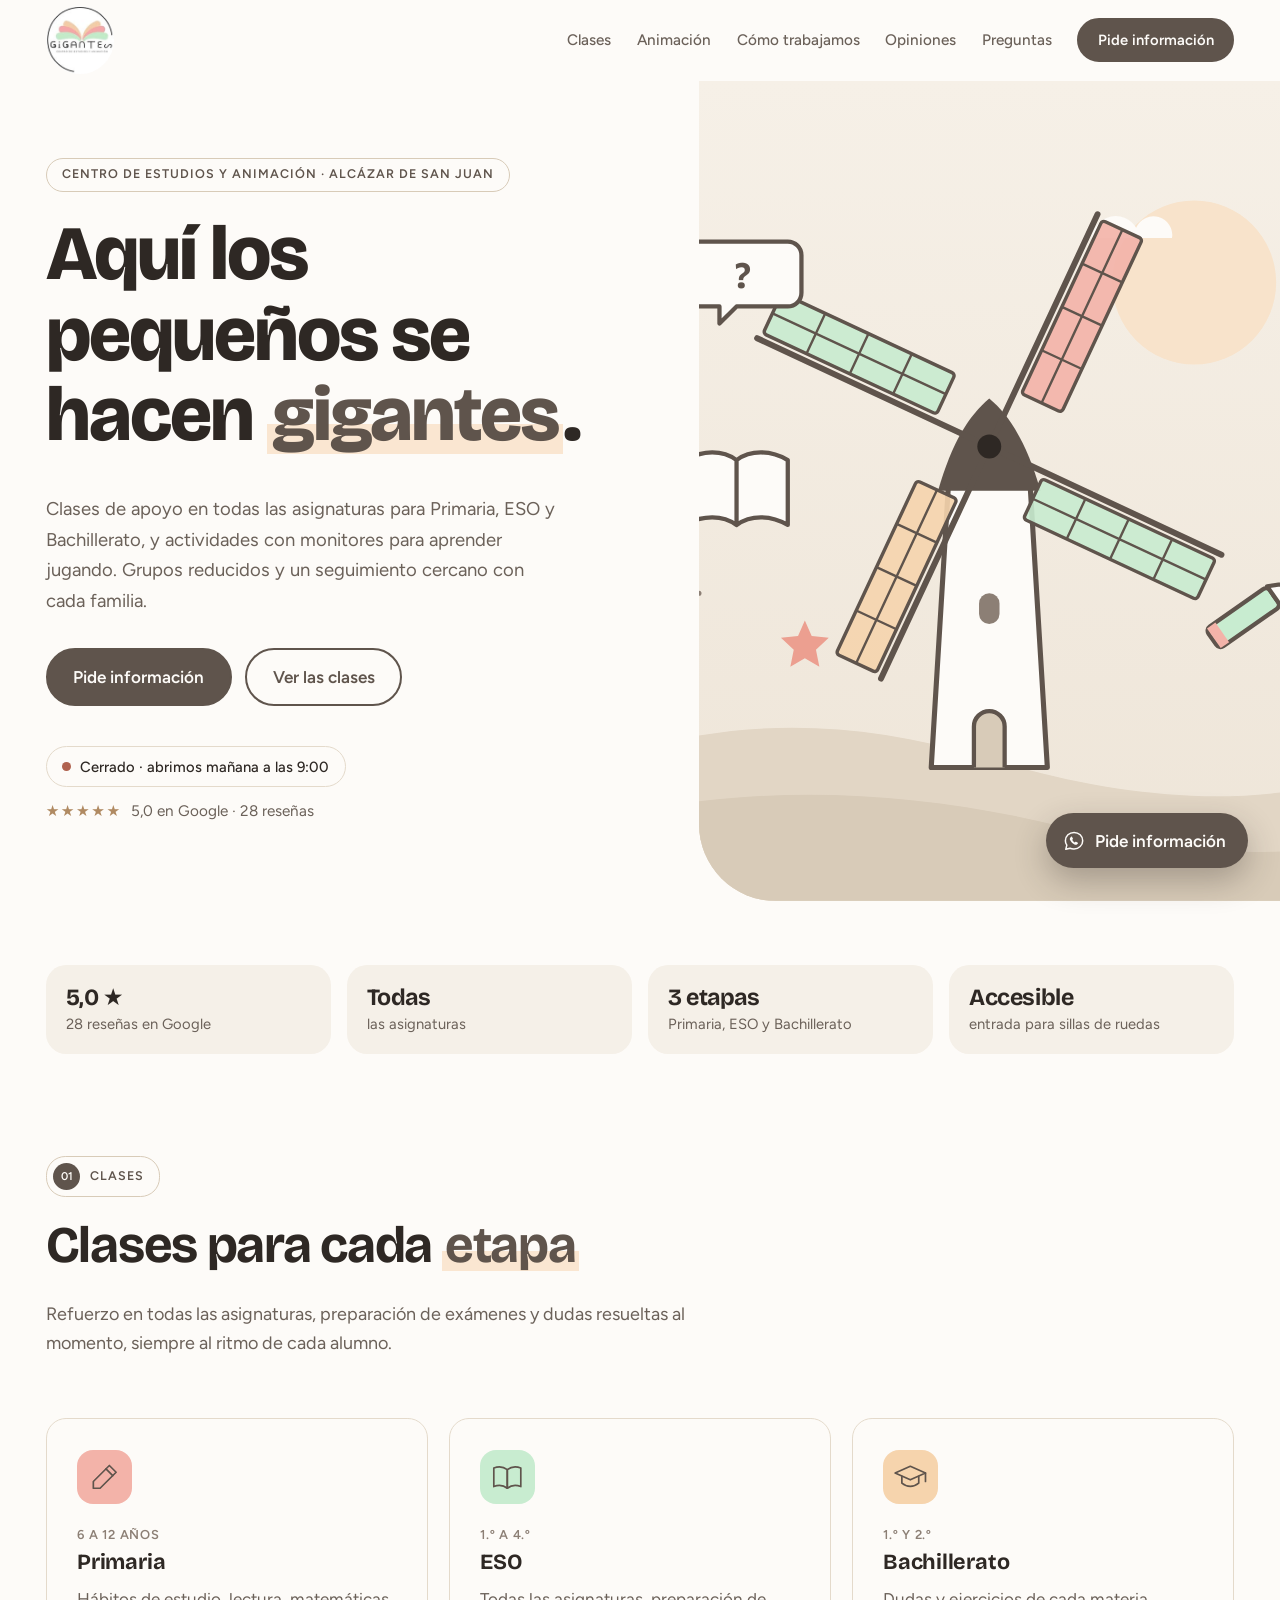
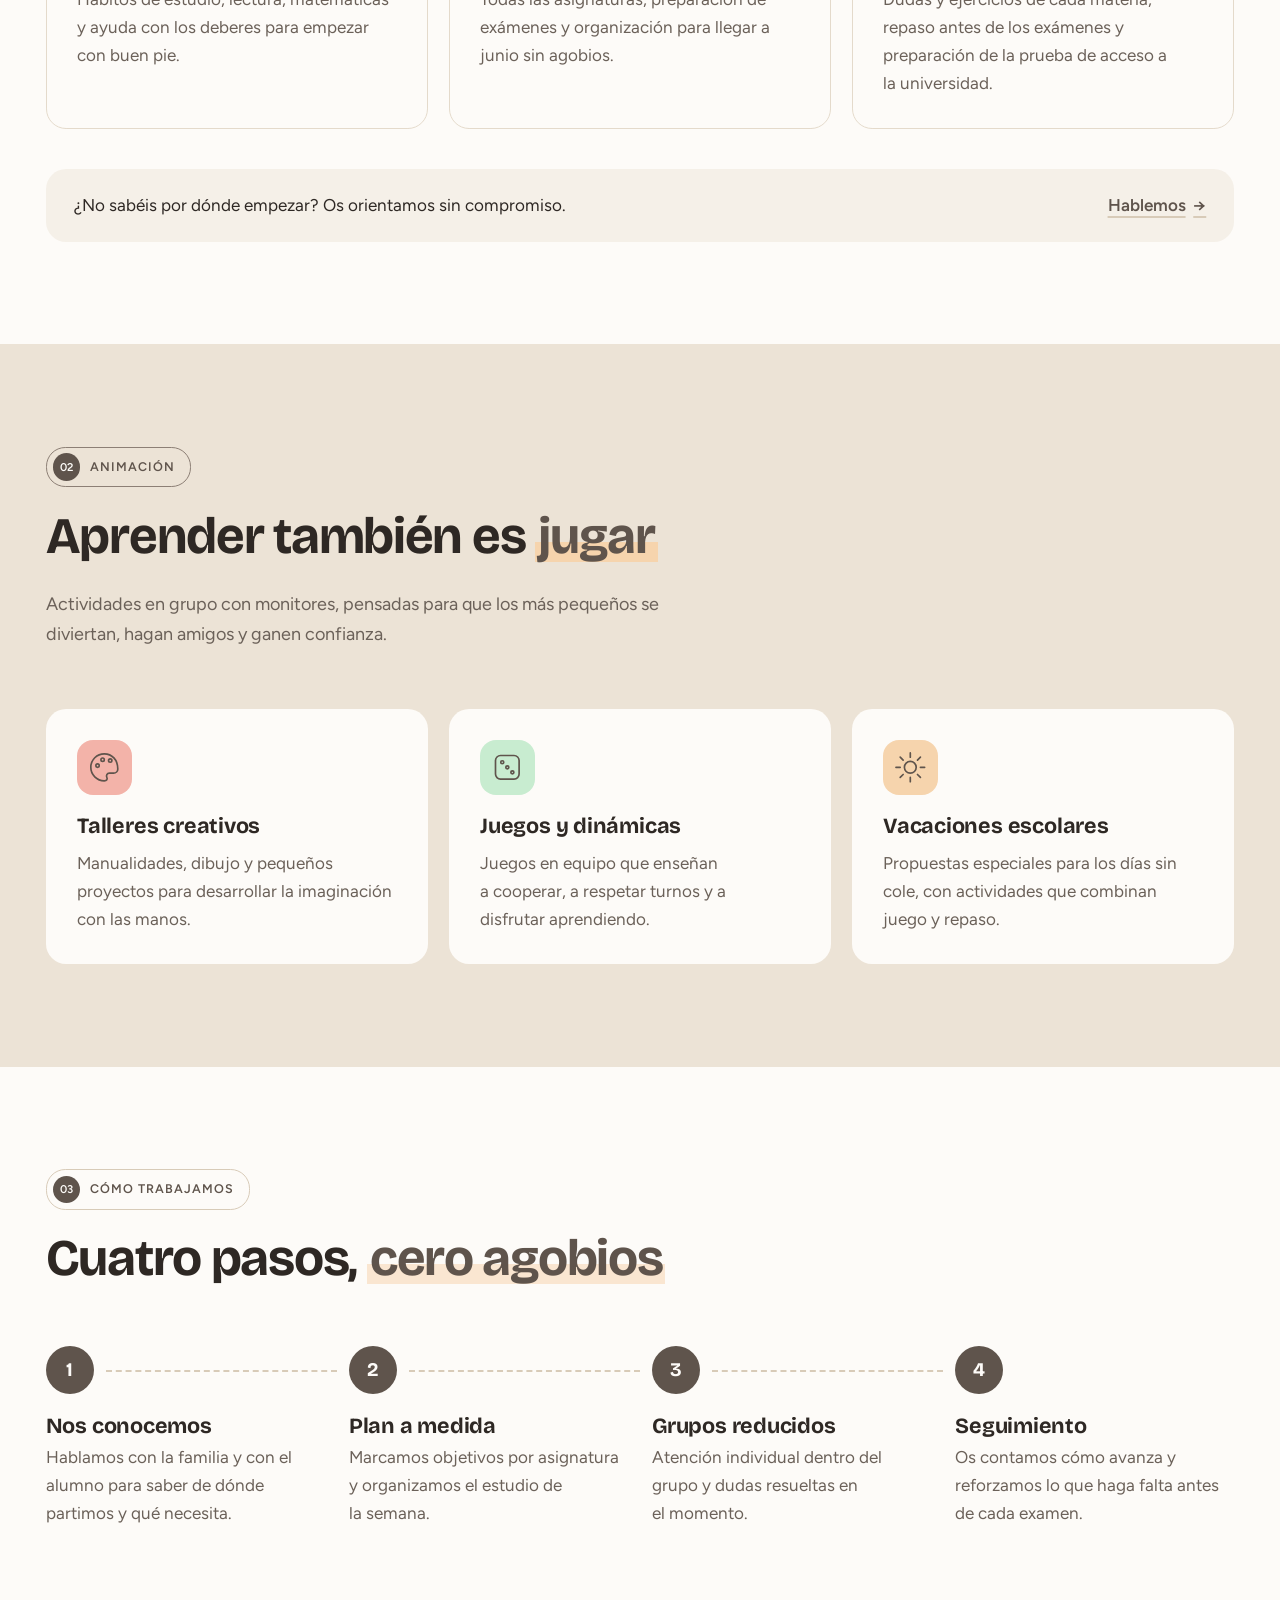
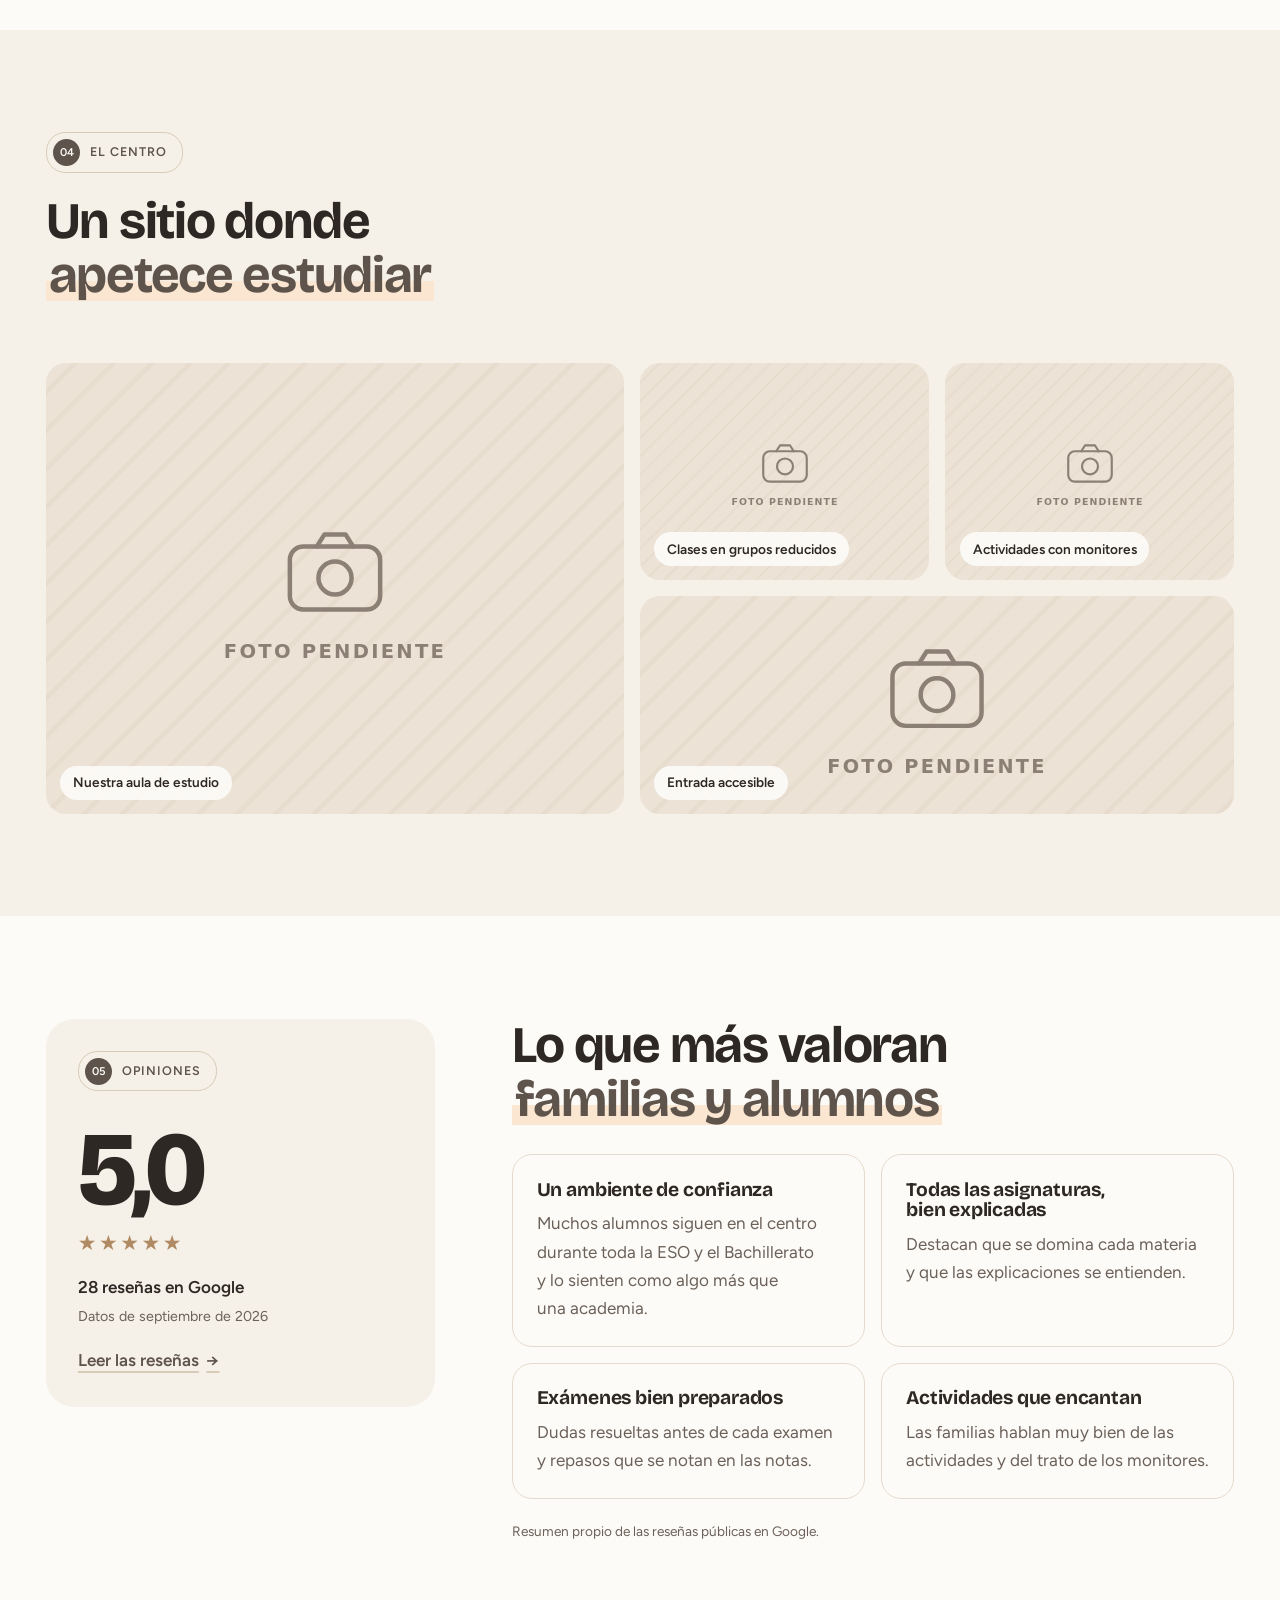
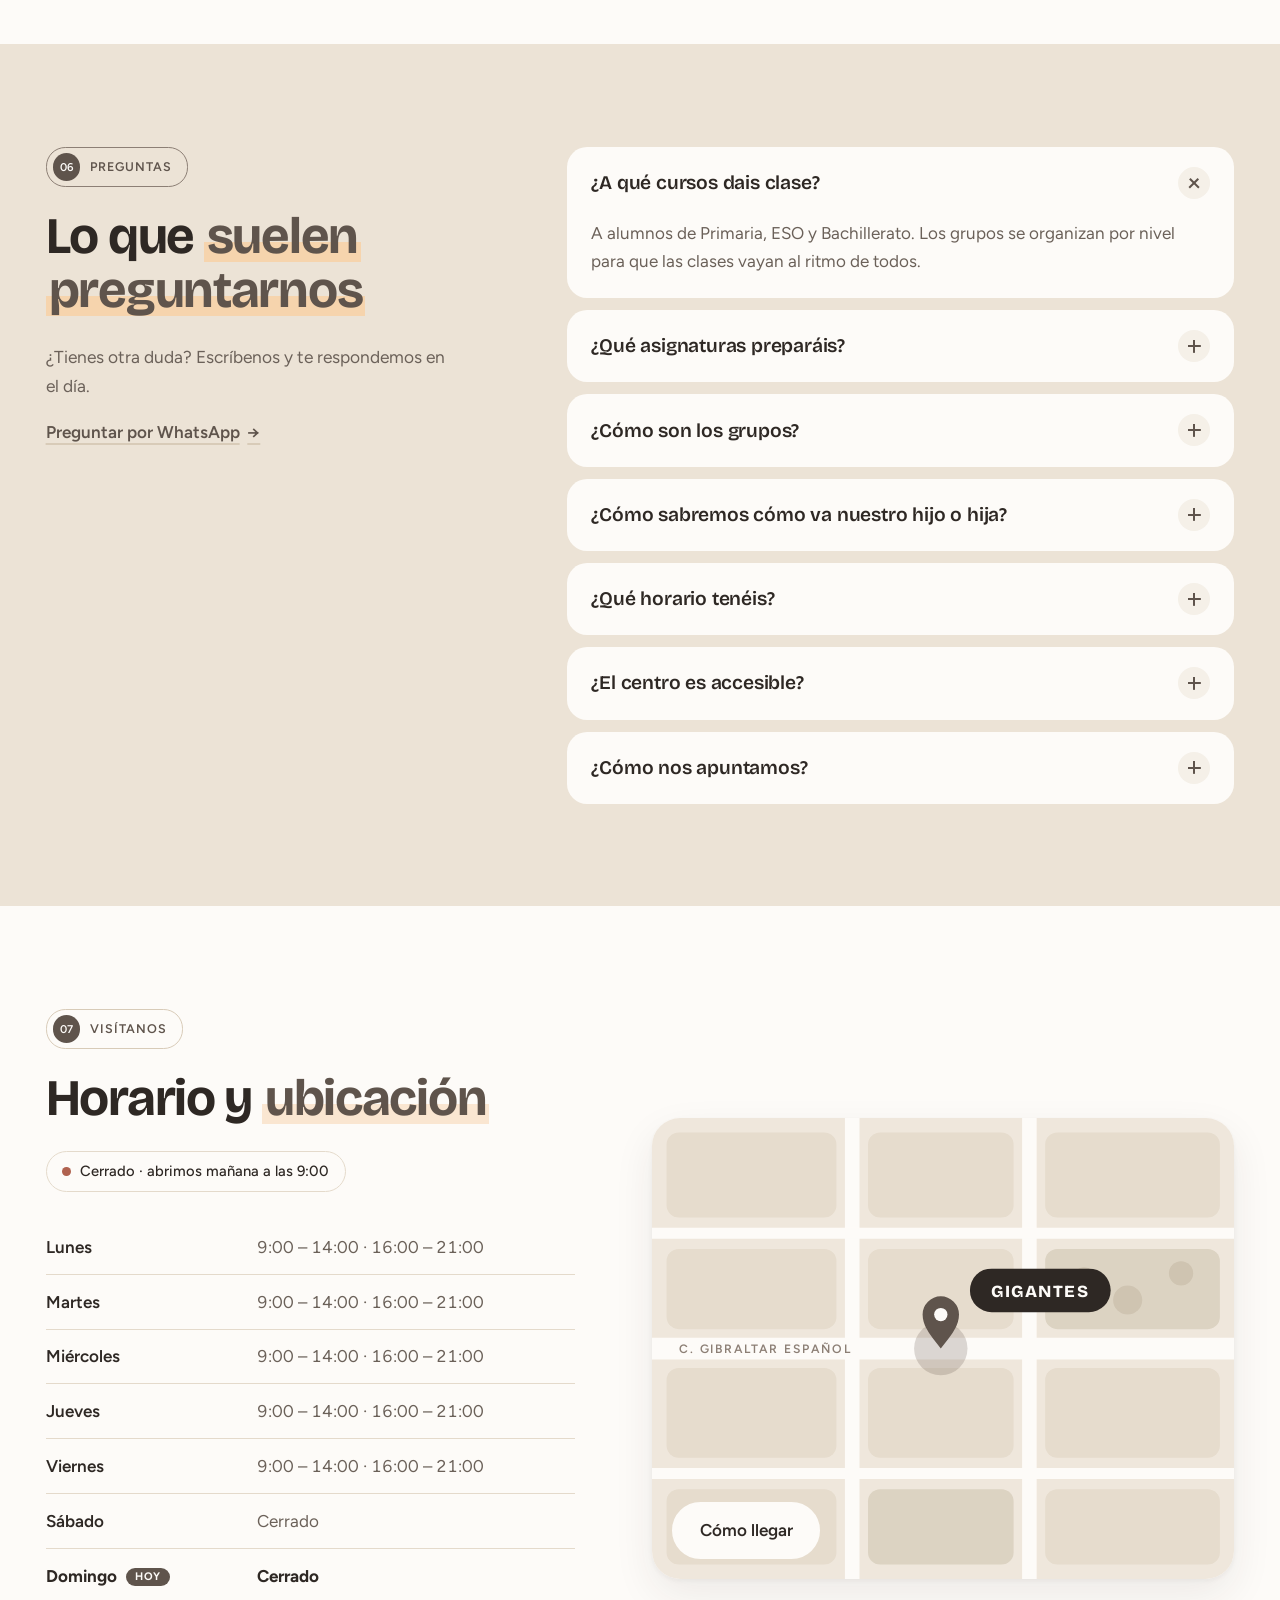
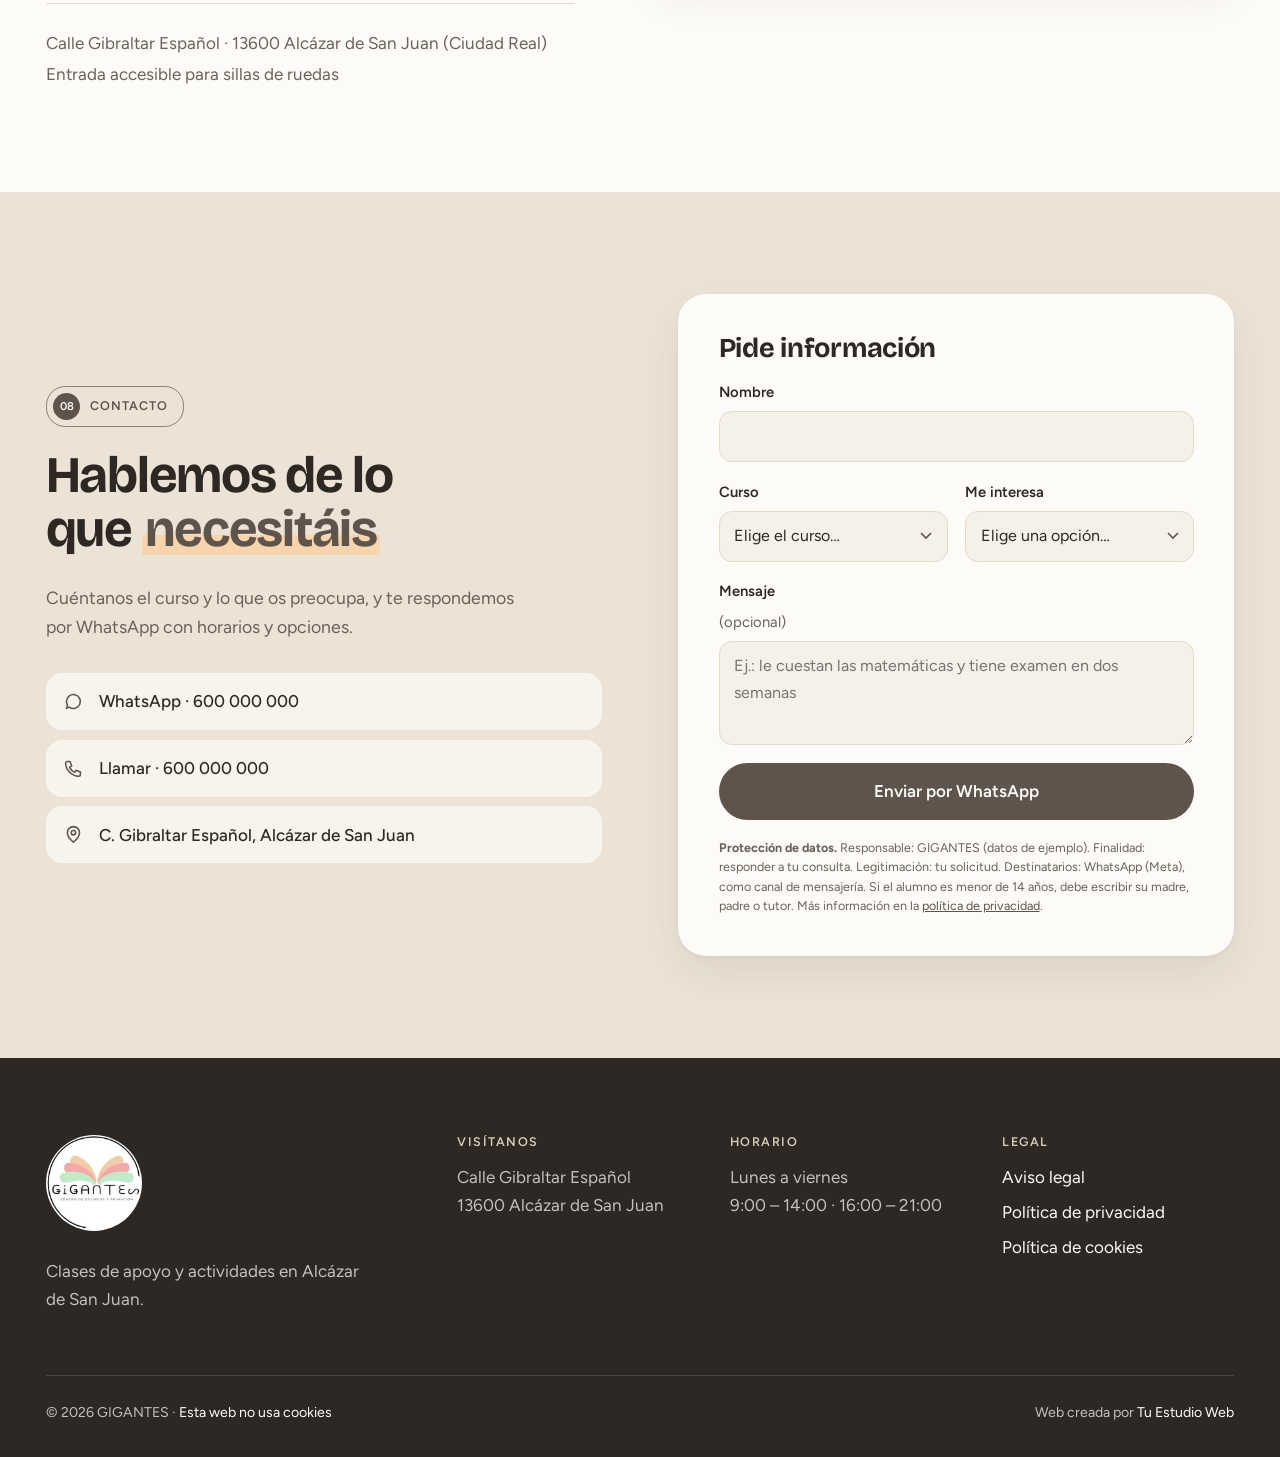
==== index.html @ 13c98d99 "Add files via upload" ====
<!doctype html>
<html lang="es">
<head>
  <meta charset="utf-8">
  <meta name="viewport" content="width=device-width, initial-scale=1">
  <title>GIGANTES · Centro de Estudios y Animación en Alcázar de San Juan</title>
  <meta name="description" content="Clases de apoyo para Primaria, ESO y Bachillerato en todas las asignaturas y actividades con monitores en Alcázar de San Juan. Grupos reducidos y seguimiento con las familias.">
  <meta name="theme-color" content="#5f544c">
  <link rel="icon" href="favicon.svg" type="image/svg+xml">

  <!--
    WEB DE PRÁCTICA: no publicar sin permiso del centro.
    Datos reales, tomados de su ficha pública de Google Maps (28/09/2026): nombre, dirección,
    horario, entrada accesible y valoración (5,0 · 28 reseñas).
    El teléfono y el WhatsApp son de ejemplo, para no escribir por error al centro mientras practicas.
    Lo marcado «a confirmar» son supuestos que habría que validar con el centro.
  -->

  <meta property="og:type" content="website">
  <meta property="og:locale" content="es_ES">
  <meta property="og:title" content="GIGANTES · Centro de Estudios y Animación">
  <meta property="og:description" content="Aquí los pequeños se hacen gigantes. Clases de apoyo y actividades en Alcázar de San Juan.">

  <link rel="preconnect" href="https://fonts.googleapis.com">
  <link rel="preconnect" href="https://fonts.gstatic.com" crossorigin>
  <link rel="stylesheet" href="https://fonts.googleapis.com/css2?family=Bricolage+Grotesque:opsz,wght@12..96,500..800&amp;family=Figtree:wght@400..700&amp;display=swap">
  <link rel="stylesheet" href="styles.css">
  <script>document.documentElement.classList.add('js');</script>
  <script src="script.js" defer></script>

  <!-- Ficha del negocio para Google (datos estructurados) -->
  <script type="application/ld+json">
  {
    "@context": "https://schema.org",
    "@type": ["LocalBusiness", "EducationalOrganization"],
    "name": "GIGANTES · Centro de Estudios y Animación",
    "description": "Clases de apoyo para Primaria, ESO y Bachillerato y actividades con monitores.",
    "telephone": "+34600000000",
    "address": {
      "@type": "PostalAddress",
      "streetAddress": "Calle Gibraltar Español",
      "postalCode": "13600",
      "addressLocality": "Alcázar de San Juan",
      "addressRegion": "Ciudad Real",
      "addressCountry": "ES"
    },
    "geo": { "@type": "GeoCoordinates", "latitude": 39.3902966, "longitude": -3.1978651 },
    "openingHoursSpecification": [
      { "@type": "OpeningHoursSpecification", "dayOfWeek": ["Monday", "Tuesday", "Wednesday", "Thursday", "Friday"], "opens": "09:00", "closes": "14:00" },
      { "@type": "OpeningHoursSpecification", "dayOfWeek": ["Monday", "Tuesday", "Wednesday", "Thursday", "Friday"], "opens": "16:00", "closes": "21:00" }
    ]
  }
  </script>
</head>
<body>
  <a class="saltar" href="#contenido">Saltar al contenido</a>

  <header class="cabecera">
    <div class="contenedor cabecera-fila">
      <a class="logo" href="#inicio">
        <img class="logo-imagen" src="img/logo-gigantes.jpg" alt="GIGANTES, Centro de Estudios y Animación" width="150" height="150">
      </a>
      <button class="menu-boton" type="button" aria-expanded="false" aria-controls="menu" aria-label="Abrir menú">
        <span></span><span></span>
      </button>
      <nav class="menu" id="menu" aria-label="Principal">
        <a href="#clases">Clases</a>
        <a href="#animacion">Animación</a>
        <a href="#metodo">Cómo trabajamos</a>
        <a href="#opiniones">Opiniones</a>
        <a href="#preguntas">Preguntas</a>
        <a class="boton boton-pequeno" href="#contacto">Pide información</a>
      </nav>
    </div>
  </header>

  <main id="contenido">

    <!-- ===== Portada: texto a la izquierda e ilustración hasta el borde derecho ===== -->
    <section class="hero" id="inicio">
      <div class="hero-texto">
        <p class="etiqueta-seccion">Centro de estudios y animación · Alcázar de San Juan</p>
        <h1>Aquí los pequeños se hacen <em>gigantes</em>.</h1>
        <p class="entradilla">Clases de apoyo en todas las asignaturas para Primaria, ESO y Bachillerato, y actividades con monitores para aprender jugando. Grupos reducidos y un seguimiento cercano con cada familia.</p>
        <div class="acciones">
          <a class="boton" href="#contacto">Pide información</a>
          <a class="boton boton-secundario" href="#clases">Ver las clases</a>
        </div>
        <div class="hero-pie">
          <p class="estado" data-estado>
            <span class="estado-punto" aria-hidden="true"></span>
            <span class="estado-texto">De lunes a viernes, mañana y tarde</span>
          </p>
          <p class="valoracion"><span aria-hidden="true">★★★★★</span> 5,0 en Google · 28 reseñas</p>
        </div>
      </div>

      <!-- Los «gigantes» de La Mancha: un molino con las aspas girando despacio -->
      <div class="hero-visual" aria-hidden="true">
        <svg class="paisaje" viewBox="0 0 480 480" preserveAspectRatio="xMidYMax slice">
          <defs>
            <g id="aspa">
              <path d="M0 0V-150" stroke="#5f544c" stroke-width="3.5" stroke-linecap="round"/>
              <rect x="4" y="-148" width="26" height="112" rx="2" fill="currentColor" fill-opacity=".9" stroke="#5f544c" stroke-width="2"/>
              <path d="M4 -120h26M4 -92h26M4 -64h26M17 -148v112" fill="none" stroke="#5f544c" stroke-width="1.4"/>
            </g>
          </defs>
          <circle cx="360" cy="118" r="48" fill="#f8e3cb"/>
          <path d="M300 92a14 14 0 0 1 26-6 11 11 0 0 1 21 6z" fill="#fdfbf8"/>
          <path d="M0 404c70-30 150-34 236-8s170 34 244 2v82H0z" fill="#e2d6c5"/>
          <path d="M206 402 216 238h48l10 164z" fill="#fdfbf8" stroke="#5f544c" stroke-width="3" stroke-linejoin="round"/>
          <path d="M231 402v-24a9 9 0 0 1 18 0v24" fill="#d8cbb8" stroke="#5f544c" stroke-width="2.5"/>
          <rect x="234" y="300" width="12" height="18" rx="6" fill="#8c7f75"/>
          <path d="M210 240c8-28 18-44 30-54 12 10 22 26 30 54z" fill="#5f544c"/>
          <g class="aspas">
            <!-- Cada aspa con un color del abanico del logo -->
            <use href="#aspa" color="#f3b3a9" transform="translate(240 214) rotate(25)"/>
            <use href="#aspa" color="#c8ecd0" transform="translate(240 214) rotate(115)"/>
            <use href="#aspa" color="#f6d4ad" transform="translate(240 214) rotate(205)"/>
            <use href="#aspa" color="#c8ecd0" transform="translate(240 214) rotate(295)"/>
          </g>
          <circle cx="240" cy="214" r="7" fill="#2e2824"/>
          <path d="M0 436c90-26 190-22 280 0s150 18 200 4v40H0z" fill="#d8cbb8"/>
          <g class="flota" transform="translate(96 112)">
            <path d="M-26-18h52a8 8 0 0 1 8 8v22a8 8 0 0 1-8 8H-4l-10 10V20h-12a8 8 0 0 1-8-8v-22a8 8 0 0 1 8-8z" fill="#fdfbf8" stroke="#5f544c" stroke-width="2.5" stroke-linejoin="round"/>
            <text y="9" text-anchor="middle" font-size="22" font-weight="700" fill="#5f544c">?</text>
          </g>
          <g class="flota flota-2" transform="translate(92 236)">
            <path d="M-30-14c10-6 22-6 30 0v38c-8-6-20-6-30 0zM0-14c8-6 20-6 30 0v38c-10-6-22-6-30 0z" fill="#fdfbf8" stroke="#5f544c" stroke-width="2.5" stroke-linejoin="round"/>
          </g>
          <g class="flota flota-3" transform="translate(392 312) rotate(-35)">
            <rect x="-26" y="-7" width="44" height="14" rx="3" fill="#c8ecd0" stroke="#5f544c" stroke-width="2.5"/>
            <path d="M18-7l14 7-14 7z" fill="#fdfbf8" stroke="#5f544c" stroke-width="2.5" stroke-linejoin="round"/>
            <path d="M-22-7v14" stroke="#f3b3a9" stroke-width="6"/>
          </g>
          <path class="flota flota-4" transform="translate(132 330)" d="M0-14l4 9 10 1-7.5 7 2 10L0 8l-8.5 5 2-10-7.5-7 10-1z" fill="#ec9f90"/>
          <path class="flota flota-2" d="M60 290v20M50 300h20" stroke="#8c7f75" stroke-width="3" stroke-linecap="round"/>
        </svg>
      </div>
    </section>

    <!-- Datos rápidos -->
    <ul class="contenedor datos" aria-label="GIGANTES en cifras">
      <li><strong>5,0 ★</strong> 28 reseñas en Google</li>
      <li><strong>Todas</strong> las asignaturas</li>
      <li><strong>3 etapas</strong> Primaria, ESO y Bachillerato</li>
      <li><strong>Accesible</strong> entrada para sillas de ruedas</li>
    </ul>

    <!-- ===== 01 · Clases ===== -->
    <section class="seccion" id="clases">
      <div class="contenedor">
        <header class="seccion-cabecera revelar">
          <p class="etiqueta-seccion"><span class="numero">01</span> Clases</p>
          <h2>Clases para cada <em>etapa</em></h2>
          <p>Refuerzo en todas las asignaturas, preparación de exámenes y dudas resueltas al momento, siempre al ritmo de cada alumno.</p>
        </header>
        <ul class="tarjetas">
          <!-- Primaria: a confirmar con el centro -->
          <li class="tarjeta revelar">
            <svg class="tarjeta-icono" viewBox="0 0 40 40" aria-hidden="true"><path d="M26 6l8 8-19 19H7v-8z"/><path d="M22 10l8 8"/></svg>
            <p class="tarjeta-etiqueta">6 a 12 años</p>
            <h3>Primaria</h3>
            <p>Hábitos de estudio, lectura, matemáticas y ayuda con los deberes para empezar con buen pie.</p>
          </li>
          <li class="tarjeta revelar">
            <svg class="tarjeta-icono" viewBox="0 0 40 40" aria-hidden="true"><path d="M4 9c5-2 11-2 16 2v22c-5-4-11-4-16-2z"/><path d="M36 9c-5-2-11-2-16 2v22c5-4 11-4 16-2z"/></svg>
            <p class="tarjeta-etiqueta">1.º a 4.º</p>
            <h3>ESO</h3>
            <p>Todas las asignaturas, preparación de exámenes y organización para llegar a junio sin agobios.</p>
          </li>
          <li class="tarjeta revelar">
            <svg class="tarjeta-icono" viewBox="0 0 40 40" aria-hidden="true"><path d="M2 15l18-8 18 8-18 8z"/><path d="M10 19v8c6 5 14 5 20 0v-8"/><path d="M38 15v10"/></svg>
            <p class="tarjeta-etiqueta">1.º y 2.º</p>
            <h3>Bachillerato</h3>
            <p>Dudas y ejercicios de cada materia, repaso antes de los exámenes y preparación de la prueba de acceso a la universidad.</p>
          </li>
        </ul>
        <p class="nota-seccion revelar">¿No sabéis por dónde empezar? Os orientamos sin compromiso. <a class="enlace-flecha" href="#contacto">Hablemos</a></p>
      </div>
    </section>

    <!-- ===== 02 · Animación (actividades a confirmar con el centro) ===== -->
    <section class="seccion seccion-beige" id="animacion">
      <div class="contenedor">
        <header class="seccion-cabecera revelar">
          <p class="etiqueta-seccion"><span class="numero">02</span> Animación</p>
          <h2>Aprender también es <em>jugar</em></h2>
          <p>Actividades en grupo con monitores, pensadas para que los más pequeños se diviertan, hagan amigos y ganen confianza.</p>
        </header>
        <ul class="tarjetas">
          <li class="tarjeta revelar">
            <svg class="tarjeta-icono" viewBox="0 0 40 40" aria-hidden="true"><path d="M20 4a16 16 0 1 0 0 32c3 0 4-2 3-4s0-5 3-5h5a5 5 0 0 0 5-5C36 11 29 4 20 4z"/><circle cx="12" cy="18" r="2"/><circle cx="18" cy="11" r="2"/><circle cx="27" cy="12" r="2"/></svg>
            <h3>Talleres creativos</h3>
            <p>Manualidades, dibujo y pequeños proyectos para desarrollar la imaginación con las manos.</p>
          </li>
          <li class="tarjeta revelar">
            <svg class="tarjeta-icono" viewBox="0 0 40 40" aria-hidden="true"><rect x="6" y="6" width="28" height="28" rx="6"/><circle cx="14" cy="14" r="1.8"/><circle cx="20" cy="20" r="1.8"/><circle cx="26" cy="26" r="1.8"/></svg>
            <h3>Juegos y dinámicas</h3>
            <p>Juegos en equipo que enseñan a cooperar, a respetar turnos y a disfrutar aprendiendo.</p>
          </li>
          <li class="tarjeta revelar">
            <svg class="tarjeta-icono" viewBox="0 0 40 40" aria-hidden="true"><circle cx="20" cy="20" r="7"/><path d="M20 3v5M20 32v5M3 20h5M32 20h5M8 8l3.5 3.5M28.5 28.5 32 32M8 32l3.5-3.5M28.5 11.5 32 8"/></svg>
            <h3>Vacaciones escolares</h3>
            <p>Propuestas especiales para los días sin cole, con actividades que combinan juego y repaso.</p>
          </li>
        </ul>
      </div>
    </section>

    <!-- ===== 03 · Cómo trabajamos ===== -->
    <section class="seccion" id="metodo">
      <div class="contenedor">
        <header class="seccion-cabecera revelar">
          <p class="etiqueta-seccion"><span class="numero">03</span> Cómo trabajamos</p>
          <h2>Cuatro pasos, <em>cero agobios</em></h2>
        </header>
        <ol class="pasos">
          <li class="revelar"><h3>Nos conocemos</h3><p>Hablamos con la familia y con el alumno para saber de dónde partimos y qué necesita.</p></li>
          <li class="revelar"><h3>Plan a medida</h3><p>Marcamos objetivos por asignatura y organizamos el estudio de la semana.</p></li>
          <li class="revelar"><h3>Grupos reducidos</h3><p>Atención individual dentro del grupo y dudas resueltas en el momento.</p></li>
          <li class="revelar"><h3>Seguimiento</h3><p>Os contamos cómo avanza y reforzamos lo que haga falta antes de cada examen.</p></li>
        </ol>
      </div>
    </section>

    <!-- ===== 04 · El centro por dentro (sustituir por fotos reales del centro, con su permiso) ===== -->
    <section class="seccion seccion-hueso" id="centro">
      <div class="contenedor">
        <header class="seccion-cabecera revelar">
          <p class="etiqueta-seccion"><span class="numero">04</span> El centro</p>
          <h2>Un sitio donde <em>apetece estudiar</em></h2>
        </header>
        <div class="galeria revelar">
          <figure><img src="img/foto-pendiente.svg" alt="" width="400" height="300"><figcaption>Nuestra aula de estudio</figcaption></figure>
          <figure><img src="img/foto-pendiente.svg" alt="" width="400" height="300"><figcaption>Clases en grupos reducidos</figcaption></figure>
          <figure><img src="img/foto-pendiente.svg" alt="" width="400" height="300"><figcaption>Actividades con monitores</figcaption></figure>
          <figure><img src="img/foto-pendiente.svg" alt="" width="400" height="300"><figcaption>Entrada accesible</figcaption></figure>
        </div>
      </div>
    </section>

    <!-- ===== 05 · Opiniones: resumen propio de las reseñas públicas (sin copiarlas ni usar nombres) ===== -->
    <section class="seccion" id="opiniones">
      <div class="contenedor opiniones">
        <div class="nota-google revelar">
          <p class="etiqueta-seccion"><span class="numero">05</span> Opiniones</p>
          <p class="nota-cifra">5,0</p>
          <p class="estrellas"><span aria-hidden="true">★★★★★</span><span class="sr">5 de 5 estrellas</span></p>
          <p class="nota-texto">28 reseñas en Google<br><small>Datos de septiembre de 2026</small></p>
          <a class="enlace-flecha" href="https://www.google.com/maps/search/?api=1&amp;query=GIGANTES%20Centro%20de%20Estudios%20y%20Animaci%C3%B3n%20Alc%C3%A1zar%20de%20San%20Juan" target="_blank" rel="noopener">Leer las reseñas</a>
        </div>
        <div class="temas">
          <h2 class="revelar">Lo que más valoran <em>familias y alumnos</em></h2>
          <ul class="temas-lista">
            <li class="revelar"><h3>Un ambiente de confianza</h3><p>Muchos alumnos siguen en el centro durante toda la ESO y el Bachillerato y lo sienten como algo más que una academia.</p></li>
            <li class="revelar"><h3>Todas las asignaturas, bien explicadas</h3><p>Destacan que se domina cada materia y que las explicaciones se entienden.</p></li>
            <li class="revelar"><h3>Exámenes bien preparados</h3><p>Dudas resueltas antes de cada examen y repasos que se notan en las notas.</p></li>
            <li class="revelar"><h3>Actividades que encantan</h3><p>Las familias hablan muy bien de las actividades y del trato de los monitores.</p></li>
          </ul>
          <p class="temas-fuente revelar">Resumen propio de las reseñas públicas en Google.</p>
        </div>
      </div>
    </section>

    <!-- ===== 06 · Preguntas frecuentes (respuestas a confirmar con el centro) ===== -->
    <section class="seccion seccion-beige" id="preguntas">
      <div class="contenedor faq">
        <div class="faq-intro revelar">
          <p class="etiqueta-seccion"><span class="numero">06</span> Preguntas</p>
          <h2>Lo que <em>suelen preguntarnos</em></h2>
          <p>¿Tienes otra duda? Escríbenos y te respondemos en el día.</p>
          <a class="enlace-flecha" href="https://wa.me/34600000000" target="_blank" rel="noopener">Preguntar por WhatsApp</a>
        </div>
        <div class="faq-lista revelar">
          <details name="faq" open>
            <summary>¿A qué cursos dais clase?</summary>
            <div class="faq-respuesta"><p>A alumnos de Primaria, ESO y Bachillerato. Los grupos se organizan por nivel para que las clases vayan al ritmo de todos.</p></div>
          </details>
          <details name="faq">
            <summary>¿Qué asignaturas preparáis?</summary>
            <div class="faq-respuesta"><p>Todas las del curso: matemáticas, lengua, inglés, física y química, historia… Si necesitas reforzar una en concreto, te contamos cómo la trabajamos.</p></div>
          </details>
          <details name="faq">
            <summary>¿Cómo son los grupos?</summary>
            <div class="faq-respuesta"><p>Reducidos, para que cada alumno tenga atención individual y pueda preguntar sus dudas con confianza.</p></div>
          </details>
          <details name="faq">
            <summary>¿Cómo sabremos cómo va nuestro hijo o hija?</summary>
            <div class="faq-respuesta"><p>Mantenemos el contacto con las familias y, antes de cada evaluación, os contamos cómo va y qué conviene reforzar.</p></div>
          </details>
          <details name="faq">
            <summary>¿Qué horario tenéis?</summary>
            <div class="faq-respuesta"><p>De lunes a viernes, de 9:00 a 14:00 y de 16:00 a 21:00. Los fines de semana el centro está cerrado.</p></div>
          </details>
          <details name="faq">
            <summary>¿El centro es accesible?</summary>
            <div class="faq-respuesta"><p>Sí, la entrada es accesible para personas en silla de ruedas.</p></div>
          </details>
          <details name="faq">
            <summary>¿Cómo nos apuntamos?</summary>
            <div class="faq-respuesta"><p>Escríbenos por WhatsApp o llámanos, y quedamos para conoceros y ver qué necesitáis.</p></div>
          </details>
        </div>
      </div>
    </section>

    <!-- ===== 07 · Horario y ubicación (datos reales de su ficha de Google) ===== -->
    <section class="seccion" id="horario">
      <div class="contenedor horario-rejilla">
        <div class="revelar">
          <p class="etiqueta-seccion"><span class="numero">07</span> Visítanos</p>
          <h2>Horario y <em>ubicación</em></h2>
          <p class="estado" data-estado>
            <span class="estado-punto" aria-hidden="true"></span>
            <span class="estado-texto">De lunes a viernes, mañana y tarde</span>
          </p>
          <!-- data-horas lo usa el aviso de «Abierto ahora». Si cambia, actualiza también la ficha para Google del <head>. -->
          <table class="horario" data-zona-horaria="Europe/Madrid">
            <caption class="sr">Horario de apertura</caption>
            <tbody>
              <tr data-dia="1" data-horas="09:00-14:00,16:00-21:00"><th scope="row">Lunes</th><td><span>9:00 – 14:00</span> · <span>16:00 – 21:00</span></td></tr>
              <tr data-dia="2" data-horas="09:00-14:00,16:00-21:00"><th scope="row">Martes</th><td><span>9:00 – 14:00</span> · <span>16:00 – 21:00</span></td></tr>
              <tr data-dia="3" data-horas="09:00-14:00,16:00-21:00"><th scope="row">Miércoles</th><td><span>9:00 – 14:00</span> · <span>16:00 – 21:00</span></td></tr>
              <tr data-dia="4" data-horas="09:00-14:00,16:00-21:00"><th scope="row">Jueves</th><td><span>9:00 – 14:00</span> · <span>16:00 – 21:00</span></td></tr>
              <tr data-dia="5" data-horas="09:00-14:00,16:00-21:00"><th scope="row">Viernes</th><td><span>9:00 – 14:00</span> · <span>16:00 – 21:00</span></td></tr>
              <tr data-dia="6" data-horas=""><th scope="row">Sábado</th><td>Cerrado</td></tr>
              <tr data-dia="0" data-horas=""><th scope="row">Domingo</th><td>Cerrado</td></tr>
            </tbody>
          </table>
          <address>
            Calle Gibraltar Español · 13600 Alcázar de San Juan (Ciudad Real)<br>
            Entrada accesible para sillas de ruedas
          </address>
        </div>

        <div class="mapa revelar">
          <svg class="mapa-plano" viewBox="0 0 480 380" role="img" aria-label="Plano ilustrativo: GIGANTES está en la calle Gibraltar Español">
            <rect width="480" height="380" fill="#efe7dc"/>
            <g fill="#e6dccd">
              <rect x="12" y="12" width="140" height="70" rx="10"/>
              <rect x="178" y="12" width="120" height="70" rx="10"/>
              <rect x="324" y="12" width="144" height="70" rx="10"/>
              <rect x="12" y="108" width="140" height="66" rx="10"/>
              <rect x="178" y="108" width="120" height="66" rx="10"/>
              <rect x="12" y="206" width="140" height="74" rx="10"/>
              <rect x="178" y="206" width="120" height="74" rx="10"/>
              <rect x="324" y="206" width="144" height="74" rx="10"/>
              <rect x="12" y="306" width="140" height="62" rx="10"/>
              <rect x="324" y="306" width="144" height="62" rx="10"/>
            </g>
            <rect x="324" y="108" width="144" height="66" rx="10" fill="#dcd3c2"/>
            <g fill="#cfc4b1"><circle cx="356" cy="132" r="9"/><circle cx="392" cy="150" r="12"/><circle cx="436" cy="128" r="10"/></g>
            <rect x="178" y="306" width="120" height="62" rx="10" fill="#dcd3c2"/>
            <g fill="none" stroke="#fdfbf8" stroke-linecap="round">
              <path d="M-10 190H490" stroke-width="18"/>
              <path d="M165-10V390" stroke-width="12"/>
              <path d="M311-10V390" stroke-width="12"/>
              <path d="M-10 95H490" stroke-width="9"/>
              <path d="M-10 293H490" stroke-width="9"/>
            </g>
            <text x="22" y="194" fill="#8c7f75" font-size="10" font-weight="600" letter-spacing="1.6" font-family="Figtree, sans-serif">C. GIBRALTAR ESPAÑOL</text>
            <g transform="translate(238 190)">
              <circle class="pulso" r="22" fill="#5f544c" opacity=".22"/>
              <path d="M0 0c-6-8-15-17-15-28a15 15 0 0 1 30 0C15-17 6-8 0 0z" fill="#5f544c"/>
              <circle cy="-28" r="5.5" fill="#fdfbf8"/>
            </g>
            <g transform="translate(262 124)">
              <rect width="116" height="36" rx="18" fill="#2e2824"/>
              <text x="58" y="23.5" text-anchor="middle" fill="#fdfbf8" font-size="14" font-weight="800" letter-spacing="1.2" font-family="'Bricolage Grotesque', sans-serif">GIGANTES</text>
            </g>
          </svg>
          <a class="boton boton-claro" href="https://www.google.com/maps/dir/?api=1&amp;destination=39.3902966,-3.1978651" target="_blank" rel="noopener">Cómo llegar</a>
        </div>
      </div>
    </section>

    <!-- ===== 08 · Contacto ===== -->
    <section class="seccion seccion-beige" id="contacto">
      <div class="contenedor contacto">
        <div class="contacto-texto revelar">
          <p class="etiqueta-seccion"><span class="numero">08</span> Contacto</p>
          <h2>Hablemos de lo que <em>necesitáis</em></h2>
          <p>Cuéntanos el curso y lo que os preocupa, y te respondemos por WhatsApp con horarios y opciones.</p>
          <ul class="contacto-lista">
            <li><a href="https://wa.me/34600000000" target="_blank" rel="noopener">
              <svg viewBox="0 0 24 24" aria-hidden="true"><path d="M4 12a8 8 0 1 1 3.3 6.5L4 20l1.2-3.6A7.9 7.9 0 0 1 4 12z"/></svg>
              WhatsApp · 600 000 000</a></li>
            <li><a href="tel:+34600000000">
              <svg viewBox="0 0 24 24" aria-hidden="true"><path d="M5 4h3l2 5-2.5 1.5a11 11 0 0 0 6 6L15 14l5 2v3a2 2 0 0 1-2 2A16 16 0 0 1 3 6a2 2 0 0 1 2-2"/></svg>
              Llamar · 600 000 000</a></li>
            <li><a href="https://www.google.com/maps/dir/?api=1&amp;destination=39.3902966,-3.1978651" target="_blank" rel="noopener">
              <svg viewBox="0 0 24 24" aria-hidden="true"><path d="M12 21s-7-6.1-7-11a7 7 0 0 1 14 0c0 4.9-7 11-7 11z"/><circle cx="12" cy="10" r="2.5"/></svg>
              C. Gibraltar Español, Alcázar de San Juan</a></li>
          </ul>
        </div>

        <!-- No necesita servidor: el formulario prepara el mensaje y abre WhatsApp.
             Cada campo con data-etiqueta se añade al mensaje. -->
        <form class="formulario revelar" data-whatsapp="34600000000" data-saludo="¡Hola! Quería información sobre GIGANTES:">
          <h3>Pide información</h3>
          <label>Nombre
            <input name="nombre" autocomplete="name" data-etiqueta="Nombre" required>
          </label>
          <div class="formulario-fila">
            <label>Curso
              <select name="curso" data-etiqueta="Curso" required>
                <option value="">Elige el curso…</option>
                <optgroup label="Primaria"><option>1.º – 3.º de Primaria</option><option>4.º – 6.º de Primaria</option></optgroup>
                <optgroup label="ESO"><option>1.º – 2.º de ESO</option><option>3.º – 4.º de ESO</option></optgroup>
                <optgroup label="Bachillerato"><option>1.º de Bachillerato</option><option>2.º de Bachillerato</option></optgroup>
                <option>Otro</option>
              </select>
            </label>
            <label>Me interesa
              <select name="interes" data-etiqueta="Me interesa" required>
                <option value="">Elige una opción…</option>
                <option>Clases de apoyo</option>
                <option>Preparar exámenes</option>
                <option>Actividades de animación</option>
                <option>Otra consulta</option>
              </select>
            </label>
          </div>
          <label>Mensaje <span class="opcional">(opcional)</span>
            <textarea name="mensaje" rows="3" data-etiqueta="Mensaje" placeholder="Ej.: le cuestan las matemáticas y tiene examen en dos semanas"></textarea>
          </label>
          <button class="boton boton-ancho" type="submit">Enviar por WhatsApp</button>
          <p class="nota-legal"><strong>Protección de datos.</strong> Responsable: GIGANTES (datos de ejemplo). Finalidad: responder a tu consulta. Legitimación: tu solicitud. Destinatarios: WhatsApp (Meta), como canal de mensajería. Si el alumno es menor de 14 años, debe escribir su madre, padre o tutor. Más información en la <a href="privacidad.html">política de privacidad</a>.</p>
        </form>
      </div>
    </section>
  </main>

  <footer class="pie">
    <div class="contenedor pie-rejilla">
      <div class="pie-marca">
        <a class="logo" href="#inicio">
          <img class="logo-imagen" src="img/logo-gigantes.jpg" alt="GIGANTES, Centro de Estudios y Animación" width="150" height="150">
        </a>
        <p>Clases de apoyo y actividades en Alcázar de San Juan.</p>
      </div>
      <div>
        <h2 class="pie-titulo">Visítanos</h2>
        <p>Calle Gibraltar Español<br>13600 Alcázar de San Juan</p>
      </div>
      <div>
        <h2 class="pie-titulo">Horario</h2>
        <p>Lunes a viernes<br>9:00 – 14:00 · 16:00 – 21:00</p>
      </div>
      <div>
        <h2 class="pie-titulo">Legal</h2>
        <ul class="pie-enlaces">
          <li><a href="aviso-legal.html">Aviso legal</a></li>
          <li><a href="privacidad.html">Política de privacidad</a></li>
          <li><a href="cookies.html">Política de cookies</a></li>
        </ul>
      </div>
    </div>
    <div class="contenedor pie-legal">
      <p>© <span data-anio>2026</span> GIGANTES · <a href="cookies.html">Esta web no usa cookies</a></p>
      <p>Web creada por <a href="#">Tu Estudio Web</a></p>
    </div>
  </footer>

  <a class="boton-flotante" href="https://wa.me/34600000000" target="_blank" rel="noopener" aria-label="Pide información por WhatsApp" data-ocultar-en="#contacto">
    <svg viewBox="0 0 32 32" aria-hidden="true">
      <path fill="none" stroke="currentColor" stroke-width="2" stroke-linejoin="round" d="M16 4.5C9.6 4.5 4.5 9.4 4.5 15.5c0 2.2.7 4.3 1.9 6L5 27l5.6-1.5A11.8 11.8 0 0 0 16 26.5c6.4 0 11.5-4.9 11.5-11S22.4 4.5 16 4.5z"/>
      <path fill="currentColor" d="M12.2 10.2c.3-.3.8-.3 1 .1l1.3 2.3c.2.4.1.8-.2 1.1l-.8.7c.7 1.5 1.9 2.8 3.4 3.5l.7-.8c.3-.3.8-.4 1.1-.2l2.3 1.3c.4.2.4.7.1 1l-.9 1c-.8.8-2 1-3 .6-3-1.3-5.3-3.6-6.6-6.6-.4-1-.2-2.2.6-3z"/>
    </svg>
    <span>Pide información</span>
  </a>
</body>
</html>
---- styles.css ----
/* ============================================================
   GIGANTES · Centro de Estudios y Animación — estilos
   · Marca: tonos neutros (blanco roto, beige y marrón grisáceo),
     variables en :root.
   · Igual que en Granate: todo se mide en rem con un tamaño base
     fluido y los fondos van de borde a borde, así la web queda
     bien también con el zoom alejado.
   ============================================================ */

:root {
  --blanco: #fdfbf8;
  --hueso: #f5f0e8;
  --beige: #ece3d6;
  --arena: #d8cbb8;
  --topo: #8c7f75;
  --topo-oscuro: #5f544c;
  --tinta: #2e2824;
  --tinta-suave: #6b6159;
  --camel: #b08a62;
  --linea: #e4dacb;
  /* Colores del abanico del logo, solo como acentos */
  --coral: #f3b3a9;
  --menta: #c8ecd0;
  --albaricoque: #f6d4ad;
  --albaricoque-claro: #fae6d1;

  --titulos: "Bricolage Grotesque", "Segoe UI", system-ui, sans-serif;
  --texto: "Figtree", "Segoe UI", system-ui, sans-serif;

  --ancho: 74rem;
  --margen: clamp(1rem, 4vw, 2.5rem);
  --alto-cabecera: 5rem;
  --radio: 1.25rem;
  --sombra: 0 .1rem .3rem rgb(46 40 36 / .05), 0 1rem 2.5rem rgb(46 40 36 / .08);
}

/* ---------- Base ---------- */
*, *::before, *::after { box-sizing: border-box; }

html {
  /* Tamaño base fluido: 16 px en un portátil y algo más en pantallas enormes o con zoom alejado */
  font-size: clamp(100%, .28vw + .78rem, 150%);
  scroll-behavior: smooth;
  scroll-padding-top: calc(var(--alto-cabecera) + 1rem);
  interpolate-size: allow-keywords;
}

body {
  margin: 0;
  background: var(--blanco);
  color: var(--tinta);
  font-family: var(--texto);
  font-size: 1.0625rem;
  line-height: 1.65;
  -webkit-font-smoothing: antialiased;
}

svg { display: block; }
img { display: block; max-width: 100%; height: auto; }
a { color: inherit; }
p { margin: 0 0 1em; text-wrap: pretty; }

h1, h2, h3 {
  margin: 0 0 .5em;
  font-family: var(--titulos);
  font-weight: 700;
  line-height: 1.05;
  letter-spacing: -.025em;
  text-wrap: balance;
}
h1 { font-size: clamp(2.8rem, 6vw, 5.4rem); font-weight: 800; }
h2 { font-size: clamp(2.2rem, 4vw, 3.4rem); }
h3 { font-size: 1.35rem; letter-spacing: -.01em; }
/* Palabra destacada con un subrayado de rotulador */
h1 em, h2 em {
  padding-inline: .06em;
  font-style: normal;
  color: var(--topo-oscuro);
  background: linear-gradient(transparent 60%, var(--albaricoque-claro) 60%, var(--albaricoque-claro) 92%, transparent 92%);
  -webkit-box-decoration-break: clone; box-decoration-break: clone;
}
.seccion-beige h2 em { background-image: linear-gradient(transparent 60%, var(--albaricoque) 60%, var(--albaricoque) 92%, transparent 92%); }

.contenedor { width: min(100% - 2 * var(--margen), var(--ancho)); margin-inline: auto; }

.sr {
  position: absolute; width: 1px; height: 1px; margin: -1px; padding: 0;
  overflow: hidden; clip: rect(0 0 0 0); white-space: nowrap; border: 0;
}

.saltar {
  position: absolute; left: 1rem; top: -4rem; z-index: 100;
  padding: .7rem 1rem; border-radius: .6rem;
  background: var(--tinta); color: var(--blanco); text-decoration: none;
}
.saltar:focus { top: 1rem; }

:focus-visible { outline: 2px solid var(--topo-oscuro); outline-offset: 3px; }
.pie :focus-visible { outline-color: var(--arena); }

.etiqueta-seccion {
  display: inline-flex; align-items: center; gap: .6rem;
  margin-bottom: 1.4rem; padding: .35rem .95rem .35rem .4rem;
  border: 1px solid var(--arena); border-radius: 1.2rem;
  font-size: .78rem; font-weight: 600; letter-spacing: .08em; text-transform: uppercase;
  color: var(--topo-oscuro);
}
.hero .etiqueta-seccion { padding-left: .95rem; }
.numero {
  display: inline-grid; place-items: center; width: 1.7rem; height: 1.7rem; flex: none;
  border-radius: 50%; background: var(--topo-oscuro); color: var(--blanco);
  font-size: .7rem; letter-spacing: 0;
}

/* ---------- Botones y enlaces ---------- */
.boton {
  display: inline-flex; align-items: center; justify-content: center; gap: .5em;
  min-height: 3.1rem; padding: .8rem 1.6rem;
  border: 2px solid var(--topo-oscuro); border-radius: 999px;
  background: var(--topo-oscuro); color: var(--blanco);
  font: inherit; font-weight: 600; text-decoration: none; cursor: pointer;
  transition: background-color .2s, border-color .2s, color .2s, transform .2s, box-shadow .2s;
}
.boton:hover { background: var(--tinta); border-color: var(--tinta); transform: translateY(-2px); box-shadow: 0 .6rem 1.4rem rgb(46 40 36 / .18); }
.boton-secundario { background: transparent; color: var(--topo-oscuro); }
.boton-secundario:hover { background: var(--topo-oscuro); color: var(--blanco); box-shadow: none; }
.boton-claro { border-color: var(--blanco); background: var(--blanco); color: var(--tinta); }
.boton-claro:hover { border-color: var(--blanco); background: var(--hueso); }
.boton-pequeno { min-height: 2.6rem; padding: .5rem 1.15rem; font-size: .92rem; }
.boton-ancho { width: 100%; }

.enlace-flecha {
  display: inline-flex; align-items: center; gap: .45em;
  font-weight: 600; color: var(--topo-oscuro);
  text-decoration: underline; text-decoration-color: var(--arena); text-decoration-thickness: 2px; text-underline-offset: .3em;
  transition: text-decoration-color .2s;
}
.enlace-flecha::after { content: "→"; transition: translate .25s; }
.enlace-flecha:hover { text-decoration-color: var(--topo-oscuro); }
.enlace-flecha:hover::after { translate: .25rem 0; }

/* ---------- Cabecera ---------- */
.cabecera {
  position: sticky; top: 0; z-index: 50;
  border-bottom: 1px solid transparent;
  background: rgb(253 251 248 / .86);
  backdrop-filter: blur(14px) saturate(1.2);
  -webkit-backdrop-filter: blur(14px) saturate(1.2);
  transition: border-color .3s;
}
.cabecera.con-sombra { border-bottom-color: var(--linea); }
.cabecera-fila { display: flex; align-items: center; justify-content: space-between; gap: 1.5rem; height: var(--alto-cabecera); }

.logo { display: inline-flex; border-radius: 50%; }
/* El logo es un JPG con fondo blanco: recortado en círculo, sobre el fondo claro no se nota el borde */
.logo-imagen { width: 4.25rem; height: 4.25rem; border-radius: 50%; background: #fff; }

.menu { display: flex; align-items: center; gap: clamp(1rem, 2vw, 1.9rem); }
.menu a:not(.boton) { font-size: .95rem; font-weight: 500; text-decoration: none; color: var(--tinta-suave); transition: color .2s; }
.menu a:not(.boton):hover { color: var(--tinta); }
.menu-boton { display: none; }

@media (max-width: 64rem) {
  .menu-boton {
    display: inline-flex; flex-direction: column; justify-content: center; gap: 6px;
    width: 2.75rem; height: 2.75rem; padding: .7rem; margin-right: -.7rem;
    border: 0; background: none; cursor: pointer;
  }
  .menu-boton span { height: 2px; border-radius: 2px; background: var(--tinta); transition: transform .3s; }
  .menu-boton[aria-expanded="true"] span:first-child { transform: translateY(4px) rotate(45deg); }
  .menu-boton[aria-expanded="true"] span:last-child { transform: translateY(-4px) rotate(-45deg); }

  .menu {
    display: none;
    position: absolute; top: 100%; left: 0; right: 0;
    flex-direction: column; align-items: stretch; gap: 0;
    padding: .5rem var(--margen) 1.5rem;
    border-bottom: 1px solid var(--linea);
    background: var(--blanco);
    box-shadow: 0 1.5rem 2rem rgb(46 40 36 / .08);
  }
  .menu.abierto { display: flex; }
  .menu a:not(.boton) { padding: 1rem 0; border-bottom: 1px solid var(--linea); font-size: 1.05rem; color: var(--tinta); }
  .menu .boton { margin-top: 1.25rem; }
}

/* ---------- Portada ---------- */
/* Rejilla de 4 columnas: margen · texto · ilustración · margen. La ilustración llega siempre al borde derecho. */
.hero {
  display: grid;
  grid-template-columns:
    [ancho-inicio] minmax(var(--margen), 1fr)
    [texto-inicio] minmax(0, calc(var(--ancho) * .55))
    [texto-fin visual-inicio] minmax(0, calc(var(--ancho) * .45))
    minmax(var(--margen), 1fr) [ancho-fin];
  min-height: clamp(36rem, calc(100svh - var(--alto-cabecera)), 54rem);
}
.hero-texto { grid-column: texto-inicio / texto-fin; align-self: center; padding: 3.5rem clamp(2rem, 5vw, 4.5rem) 3.5rem 0; }
.entradilla { max-width: 32rem; font-size: 1.15rem; color: var(--tinta-suave); }
.acciones { display: flex; flex-wrap: wrap; gap: .8rem; margin: 2rem 0 2.5rem; }
.hero-pie { display: flex; flex-wrap: wrap; align-items: center; gap: .75rem 1.75rem; }
.valoracion { margin: 0; font-size: .95rem; color: var(--tinta-suave); }
.valoracion span { margin-right: .35rem; letter-spacing: .1em; color: var(--camel); }

.estado {
  display: inline-flex; align-items: center; gap: .6rem;
  margin: 0; padding: .45rem .95rem;
  border: 1px solid var(--linea); border-radius: 999px; background: var(--blanco);
  font-size: .92rem; font-weight: 500;
}
.estado-punto { width: .55rem; height: .55rem; flex: none; border-radius: 50%; background: var(--arena); }
.estado.abierto .estado-punto { background: #3d8b5a; animation: latido 2.2s infinite; }
.estado.cerrado .estado-punto { background: #b0624f; }
@keyframes latido {
  0% { box-shadow: 0 0 0 0 rgb(61 139 90 / .5); }
  70%, 100% { box-shadow: 0 0 0 .55rem rgb(61 139 90 / 0); }
}

.hero-visual {
  grid-column: visual-inicio / ancho-fin;
  position: relative; overflow: hidden;
  border-bottom-left-radius: clamp(2rem, 6vw, 5rem);
  background: linear-gradient(180deg, #f6f0e7, #eee5d8);
}
.paisaje { position: absolute; inset: 0; width: 100%; height: 100%; }
.paisaje text { font-family: var(--titulos); }
.aspas { transform-box: view-box; transform-origin: 240px 214px; animation: girar 26s linear infinite; }
@keyframes girar { to { transform: rotate(360deg); } }
.flota { animation: flotar 4.5s ease-in-out infinite alternate; }
.flota-2 { animation-delay: -1.5s; }
.flota-3 { animation-delay: -3s; animation-duration: 5.5s; }
.flota-4 { animation-delay: -2.2s; animation-duration: 3.8s; }
@keyframes flotar { from { translate: 0 0; } to { translate: 0 -10px; } }

@media (max-width: 56rem) {
  .hero {
    grid-template-columns: [ancho-inicio] var(--margen) [texto-inicio] minmax(0, 1fr) [texto-fin] var(--margen) [ancho-fin];
    min-height: 0;
  }
  .hero-texto { padding: 3rem 0 2.75rem; }
  .hero-visual { grid-column: ancho-inicio / ancho-fin; min-height: 24rem; border-radius: 0; }
}
@media (max-width: 30rem) {
  .acciones .boton { flex: 1 1 100%; }
}

/* ---------- Datos rápidos ---------- */
.datos {
  display: grid; grid-template-columns: repeat(4, minmax(0, 1fr)); gap: 1rem;
  margin-block: clamp(2.5rem, 5vw, 4rem) 0; padding: 0; list-style: none;
}
.datos li { padding: 1.1rem 1.25rem; border-radius: var(--radio); background: var(--hueso); font-size: .92rem; color: var(--tinta-suave); }
.datos strong { display: block; font-family: var(--titulos); font-size: 1.45rem; font-weight: 700; line-height: 1.25; letter-spacing: -.02em; color: var(--tinta); }
@media (max-width: 56rem) { .datos { grid-template-columns: repeat(2, minmax(0, 1fr)); } }

/* ---------- Secciones ---------- */
.seccion { padding-block: clamp(4.5rem, 8vw, 7.5rem); }
.seccion-beige { background: var(--beige); }
.seccion-hueso { background: var(--hueso); }
.seccion-cabecera { max-width: 42rem; margin-bottom: clamp(2.5rem, 5vw, 3.75rem); }
.seccion-cabecera > p:not(.etiqueta-seccion) { font-size: 1.12rem; color: var(--tinta-suave); }
.seccion-beige .etiqueta-seccion { border-color: var(--topo); }

/* ---------- Tarjetas (clases y animación) ---------- */
.tarjetas { display: grid; grid-template-columns: repeat(auto-fit, minmax(min(100%, 17rem), 1fr)); gap: 1.25rem; margin: 0; padding: 0; list-style: none; }
.tarjeta {
  padding: 1.9rem;
  border: 1px solid var(--linea); border-radius: var(--radio);
  background: var(--blanco);
  transition: transform .25s, box-shadow .25s;
}
.tarjeta:hover { transform: translateY(-4px); box-shadow: var(--sombra); }
.seccion-beige .tarjeta { border-color: transparent; }
.tarjeta-icono {
  width: 3.4rem; height: 3.4rem; padding: .65rem; margin-bottom: 1.25rem;
  border-radius: 1rem; background: var(--hueso); color: var(--topo-oscuro);
  fill: none; stroke: currentColor; stroke-width: 2; stroke-linecap: round; stroke-linejoin: round;
}
.tarjeta:nth-child(3n + 1) .tarjeta-icono { background: var(--coral); }
.tarjeta:nth-child(3n + 2) .tarjeta-icono { background: var(--menta); }
.tarjeta:nth-child(3n + 3) .tarjeta-icono { background: var(--albaricoque); }
.tarjeta-etiqueta { margin: 0 0 .35rem; font-size: .8rem; font-weight: 600; letter-spacing: .06em; text-transform: uppercase; color: var(--topo); }
.tarjeta p:last-child { margin: 0; color: var(--tinta-suave); }
.nota-seccion {
  display: flex; flex-wrap: wrap; align-items: center; justify-content: space-between; gap: .75rem 2rem;
  margin: 2.5rem 0 0; padding: 1.4rem 1.75rem; border-radius: var(--radio); background: var(--hueso);
}

/* ---------- Cómo trabajamos ---------- */
.pasos { display: grid; grid-template-columns: repeat(4, minmax(0, 1fr)); gap: 1.5rem; margin: 0; padding: 0; list-style: none; counter-reset: paso; }
.pasos li { position: relative; padding-top: 4.25rem; counter-increment: paso; }
.pasos li::before {
  content: counter(paso);
  position: absolute; top: 0; left: 0;
  display: grid; place-items: center; width: 3rem; height: 3rem;
  border-radius: 50%; background: var(--topo-oscuro); color: var(--blanco);
  font-family: var(--titulos); font-size: 1.2rem; font-weight: 700;
}
/* Línea que une los pasos */
.pasos li:not(:last-child)::after {
  content: ""; position: absolute; top: 1.5rem; left: 3.75rem; right: -.75rem;
  border-top: 2px dashed var(--arena);
}
.pasos h3 { margin-bottom: .35rem; }
.pasos p { margin: 0; color: var(--tinta-suave); }
@media (max-width: 56rem) {
  .pasos { grid-template-columns: repeat(2, minmax(0, 1fr)); row-gap: 2.5rem; }
  .pasos li:nth-child(2)::after { display: none; }
}
@media (max-width: 34rem) {
  .pasos { grid-template-columns: 1fr; }
  .pasos li::after { display: none; }
}

/* ---------- Galería (fotos pendientes) ---------- */
.galeria { display: grid; grid-template-columns: 2fr 1fr 1fr; grid-auto-rows: clamp(10rem, 17vw, 14rem); gap: 1rem; }
.galeria figure { position: relative; margin: 0; overflow: hidden; border-radius: var(--radio); background: var(--beige); }
.galeria figure:first-child { grid-row: span 2; }
.galeria figure:nth-child(4) { grid-column: span 2; }
.galeria img { width: 100%; height: 100%; object-fit: cover; }
.galeria figcaption {
  position: absolute; left: .9rem; bottom: .9rem;
  padding: .35rem .8rem; border-radius: 999px;
  background: rgb(253 251 248 / .92); font-size: .85rem; font-weight: 600;
}
@media (max-width: 48rem) {
  .galeria { grid-template-columns: repeat(2, minmax(0, 1fr)); grid-auto-rows: 9.5rem; }
  .galeria figure:first-child { grid-column: span 2; grid-row: span 1; }
  .galeria figure:nth-child(4) { grid-column: span 2; }
}

/* ---------- Opiniones ---------- */
.opiniones { display: grid; grid-template-columns: minmax(0, .7fr) minmax(0, 1.3fr); gap: clamp(2.5rem, 6vw, 5rem); align-items: start; }
.nota-google { padding: 2rem; border-radius: calc(var(--radio) * 1.4); background: var(--hueso); }
.nota-cifra { margin: .25rem 0 0; font-family: var(--titulos); font-size: clamp(4.5rem, 9vw, 6.5rem); font-weight: 800; line-height: 1; letter-spacing: -.04em; }
.estrellas { margin: .25rem 0 .75rem; font-size: 1.3rem; letter-spacing: .12em; color: var(--camel); }
.nota-texto { font-weight: 600; }
.nota-texto small { font-weight: 400; color: var(--tinta-suave); }
.temas h2 { margin-bottom: 1.75rem; }
.temas-lista { display: grid; grid-template-columns: repeat(2, minmax(0, 1fr)); gap: 1rem; margin: 0; padding: 0; list-style: none; }
.temas-lista li { padding: 1.5rem; border: 1px solid var(--linea); border-radius: var(--radio); }
.temas-lista h3 { font-size: 1.2rem; }
.temas-lista p { margin: 0; color: var(--tinta-suave); }
.temas-fuente { margin: 1.25rem 0 0; font-size: .85rem; color: var(--tinta-suave); }
@media (max-width: 56rem) { .opiniones { grid-template-columns: 1fr; } }
@media (max-width: 34rem) { .temas-lista { grid-template-columns: 1fr; } }

/* ---------- Preguntas frecuentes ---------- */
.faq { display: grid; grid-template-columns: minmax(0, .8fr) minmax(0, 1.2fr); gap: clamp(2.5rem, 6vw, 5rem); align-items: start; }
.faq-intro { position: sticky; top: calc(var(--alto-cabecera) + 2rem); }
.faq-intro > p:not(.etiqueta-seccion) { font-size: 1.08rem; color: var(--tinta-suave); }
.faq-lista { display: grid; gap: .75rem; }
.faq-lista details { border-radius: var(--radio); background: var(--blanco); }
.faq-lista summary {
  display: flex; align-items: center; justify-content: space-between; gap: 1.25rem;
  padding: 1.25rem 1.5rem; cursor: pointer; list-style: none;
  font-family: var(--titulos); font-size: 1.2rem; font-weight: 600; letter-spacing: -.01em;
}
.faq-lista summary::-webkit-details-marker { display: none; }
/* Icono + que gira hasta formar una × al abrir */
.faq-lista summary::after {
  content: ""; flex: none; width: 2rem; height: 2rem; border-radius: 50%;
  background:
    linear-gradient(var(--topo-oscuro) 0 0) center / .8rem 2px no-repeat,
    linear-gradient(var(--topo-oscuro) 0 0) center / 2px .8rem no-repeat,
    var(--hueso);
  transition: transform .35s;
}
.faq-lista details[open] summary::after { transform: rotate(45deg); }
.faq-respuesta { padding: 0 1.5rem 1.4rem; color: var(--tinta-suave); }
.faq-respuesta p { margin: 0; }
/* Apertura animada donde el navegador lo permite; en el resto se abre sin animación */
.faq-lista details::details-content {
  block-size: 0; overflow: clip;
  transition: block-size .4s cubic-bezier(.3, .7, .2, 1), content-visibility .4s allow-discrete;
}
.faq-lista details[open]::details-content { block-size: auto; }
@media (max-width: 56rem) {
  .faq { grid-template-columns: 1fr; }
  .faq-intro { position: static; }
}

/* ---------- Horario y mapa ---------- */
.horario-rejilla { display: grid; grid-template-columns: minmax(0, 1fr) minmax(0, 1.1fr); gap: clamp(2.5rem, 6vw, 5rem); align-items: center; }
.horario { width: 100%; margin: 1.75rem 0 1.5rem; border-collapse: collapse; font-variant-numeric: tabular-nums; }
.horario th, .horario td { padding: .8rem 0; border-bottom: 1px solid var(--linea); text-align: left; }
.horario th { width: 40%; font-weight: 600; }
.horario td { color: var(--tinta-suave); }
.horario td span { white-space: nowrap; }
.horario tr[aria-current] > * { color: var(--tinta); font-weight: 700; }
.horario tr[aria-current] th::after {
  content: "Hoy";
  margin-left: .6rem; padding: .15rem .55rem; border-radius: 999px;
  background: var(--topo-oscuro); color: var(--blanco);
  font-size: .68rem; font-weight: 700; letter-spacing: .06em; text-transform: uppercase; vertical-align: middle;
}
address { font-style: normal; line-height: 1.8; color: var(--tinta-suave); }

.mapa { position: relative; overflow: hidden; border-radius: calc(var(--radio) * 1.4); box-shadow: var(--sombra); }
.mapa-plano { width: 100%; height: auto; }
.mapa .boton { position: absolute; left: 1.25rem; bottom: 1.25rem; }
.pulso { transform-box: fill-box; transform-origin: center; animation: pulso 2.4s ease-out infinite; }
@keyframes pulso { from { transform: scale(.5); opacity: .6; } to { transform: scale(1.9); opacity: 0; } }
@media (max-width: 56rem) { .horario-rejilla { grid-template-columns: 1fr; } }

/* ---------- Contacto ---------- */
.contacto { display: grid; grid-template-columns: minmax(0, 1fr) minmax(0, 1fr); gap: clamp(2.5rem, 6vw, 5rem); align-items: center; }
.contacto-texto > p:not(.etiqueta-seccion) { max-width: 30rem; font-size: 1.1rem; color: var(--tinta-suave); }
.contacto-lista { display: grid; gap: .6rem; margin: 2rem 0 0; padding: 0; list-style: none; }
.contacto-lista a {
  display: flex; align-items: center; gap: .9rem;
  padding: .9rem 1.1rem; border-radius: 1rem; background: rgb(253 251 248 / .7);
  font-weight: 500; text-decoration: none;
  transition: background-color .2s, translate .2s;
}
.contacto-lista a:hover { background: var(--blanco); translate: .25rem 0; }
.contacto-lista svg { width: 1.3rem; height: 1.3rem; flex: none; fill: none; stroke: var(--topo-oscuro); stroke-width: 1.8; stroke-linecap: round; stroke-linejoin: round; }

.formulario {
  display: grid; gap: 1.1rem;
  padding: clamp(1.6rem, 4vw, 2.5rem);
  border-radius: calc(var(--radio) * 1.4); background: var(--blanco); box-shadow: var(--sombra);
}
.formulario h3 { margin: 0; font-size: 1.7rem; }
.formulario label { display: grid; gap: .4rem; font-size: .92rem; font-weight: 600; }
.opcional { font-weight: 400; color: var(--tinta-suave); }
.formulario-fila { display: grid; grid-template-columns: repeat(2, minmax(0, 1fr)); gap: 1.1rem; }
.formulario input, .formulario select, .formulario textarea {
  width: 100%; min-height: 3rem; padding: .7rem .9rem;
  border: 1.5px solid var(--linea); border-radius: .8rem;
  background: var(--hueso); color: var(--tinta);
  font: inherit; font-size: 1rem; font-weight: 400;
  transition: border-color .2s, box-shadow .2s, background-color .2s;
}
.formulario select {
  appearance: none; padding-right: 2.4rem;
  background: var(--hueso) url("data:image/svg+xml,%3Csvg xmlns='http://www.w3.org/2000/svg' viewBox='0 0 12 8'%3E%3Cpath d='M1 1l5 5 5-5' fill='none' stroke='%235f544c' stroke-width='1.6'/%3E%3C/svg%3E") no-repeat right .9rem center / .75rem;
}
.formulario input:focus, .formulario select:focus, .formulario textarea:focus {
  outline: none; border-color: var(--topo-oscuro); background-color: var(--blanco); box-shadow: 0 0 0 3px rgb(95 84 76 / .15);
}
.formulario textarea { min-height: 5.5rem; resize: vertical; }
.nota-legal { margin: 0; font-size: .78rem; line-height: 1.55; color: var(--tinta-suave); }
.nota-legal a { color: var(--topo-oscuro); }
@media (max-width: 56rem) { .contacto { grid-template-columns: 1fr; } }
@media (max-width: 30rem) { .formulario-fila { grid-template-columns: 1fr; } }

/* ---------- Pie ---------- */
.pie { padding: clamp(3.5rem, 6vw, 5rem) 0 2rem; background: var(--tinta); color: rgb(253 251 248 / .72); }
.pie a { color: var(--blanco); text-decoration: none; }
.pie a:hover { text-decoration: underline; text-underline-offset: .2em; }
.pie-rejilla {
  display: grid; grid-template-columns: 1.6fr repeat(3, 1fr); gap: 2.5rem;
  padding-bottom: 2.75rem; border-bottom: 1px solid rgb(253 251 248 / .14);
}
.pie-titulo { margin-bottom: .9rem; font-family: var(--texto); font-size: .78rem; font-weight: 600; letter-spacing: .12em; text-transform: uppercase; color: var(--arena); }
.pie .logo-imagen { width: 6rem; height: 6rem; }
.pie-marca p { max-width: 20rem; margin-top: 1.1rem; }
.pie-enlaces { display: grid; gap: .45rem; margin: 0; padding: 0; list-style: none; }
.pie-legal { display: flex; flex-wrap: wrap; justify-content: space-between; gap: .5rem 2rem; padding-top: 1.6rem; font-size: .88rem; }
.pie-legal p { margin: 0; }
@media (max-width: 56rem) { .pie-rejilla { grid-template-columns: repeat(2, minmax(0, 1fr)); } }
@media (max-width: 36rem) { .pie-rejilla { grid-template-columns: 1fr; } }

/* ---------- Botón flotante ---------- */
.boton-flotante {
  position: fixed; right: clamp(1rem, 2.5vw, 2rem); bottom: clamp(1rem, 2.5vw, 2rem); z-index: 60;
  display: inline-flex; align-items: center; gap: .55rem;
  height: 3.4rem; padding: 0 1.35rem 0 1.05rem; border-radius: 999px;
  background: var(--topo-oscuro); color: var(--blanco);
  font-weight: 600; text-decoration: none;
  box-shadow: 0 .8rem 2rem rgb(46 40 36 / .3);
  transition: transform .25s, background-color .25s, opacity .3s, visibility .3s;
}
.boton-flotante:hover { transform: translateY(-2px); background: var(--tinta); }
.boton-flotante svg { width: 1.5rem; height: 1.5rem; }
/* Se esconde mientras la sección de contacto está a la vista */
.boton-flotante.oculto { opacity: 0; visibility: hidden; transform: translateY(1rem); }
@media (max-width: 36rem) {
  .boton-flotante { width: 3.4rem; padding: 0; justify-content: center; }
  .boton-flotante span { display: none; }
}

/* ---------- Aparición al hacer scroll ---------- */
@media (prefers-reduced-motion: no-preference) {
  .js .revelar { opacity: 0; }
  .js .revelar.visible { animation: aparecer .8s cubic-bezier(.2, .7, .2, 1) var(--retraso, 0s) both; }
}
@keyframes aparecer { from { opacity: 0; translate: 0 1.25rem; } to { opacity: 1; translate: 0 0; } }
.tarjetas > :nth-child(2), .pasos > :nth-child(2), .temas-lista > :nth-child(2) { --retraso: .08s; }
.tarjetas > :nth-child(3), .pasos > :nth-child(3), .temas-lista > :nth-child(3) { --retraso: .16s; }
.pasos > :nth-child(4), .temas-lista > :nth-child(4) { --retraso: .24s; }

/* Quien tiene activado «reducir movimiento» en su sistema no ve animaciones */
@media (prefers-reduced-motion: reduce) {
  html { scroll-behavior: auto; }
  .aspas, .flota, .pulso, .estado.abierto .estado-punto { animation: none; }
  .faq-lista details::details-content { transition: none; }
}

/* ---------- Páginas legales ---------- */
.contenedor-estrecho { width: min(100% - 2 * var(--margen), 46rem); margin-inline: auto; }
.legal { padding-block: clamp(3rem, 7vw, 5.5rem); }
.legal h1 { font-size: clamp(2.6rem, 5vw, 4rem); }
.legal h2 { margin-top: 2.4rem; font-size: 1.6rem; }
.legal p, .legal li { color: var(--tinta-suave); }
.legal strong { color: var(--tinta); }
.legal ul { padding-left: 1.2rem; }
.legal li { margin-bottom: .45rem; }
.legal a { color: var(--topo-oscuro); }
.legal-fecha { font-size: .9rem; }
.aviso-ejemplo { margin: 1.75rem 0; padding: 1.1rem 1.4rem; border-radius: var(--radio); background: var(--beige); }
.aviso-ejemplo p { margin: 0; font-size: .95rem; color: var(--tinta); }
.tabla-scroll { overflow-x: auto; }
.tabla-legal { width: 100%; min-width: 30rem; margin: 1.25rem 0; border-collapse: collapse; font-size: .95rem; }
.tabla-legal th, .tabla-legal td { padding: .75rem .75rem .75rem 0; border-bottom: 1px solid var(--linea); text-align: left; vertical-align: top; color: var(--tinta-suave); }
.tabla-legal th { font-size: .75rem; font-weight: 600; letter-spacing: .08em; text-transform: uppercase; color: var(--tinta); }
.enlace-volver::after { content: none; }
.enlace-volver::before { content: "←"; transition: translate .25s; }
.enlace-volver:hover::before { translate: -.25rem 0; }
.pie-simple { padding: 0; }
.pie-simple .pie-legal { padding-block: 1.6rem; }
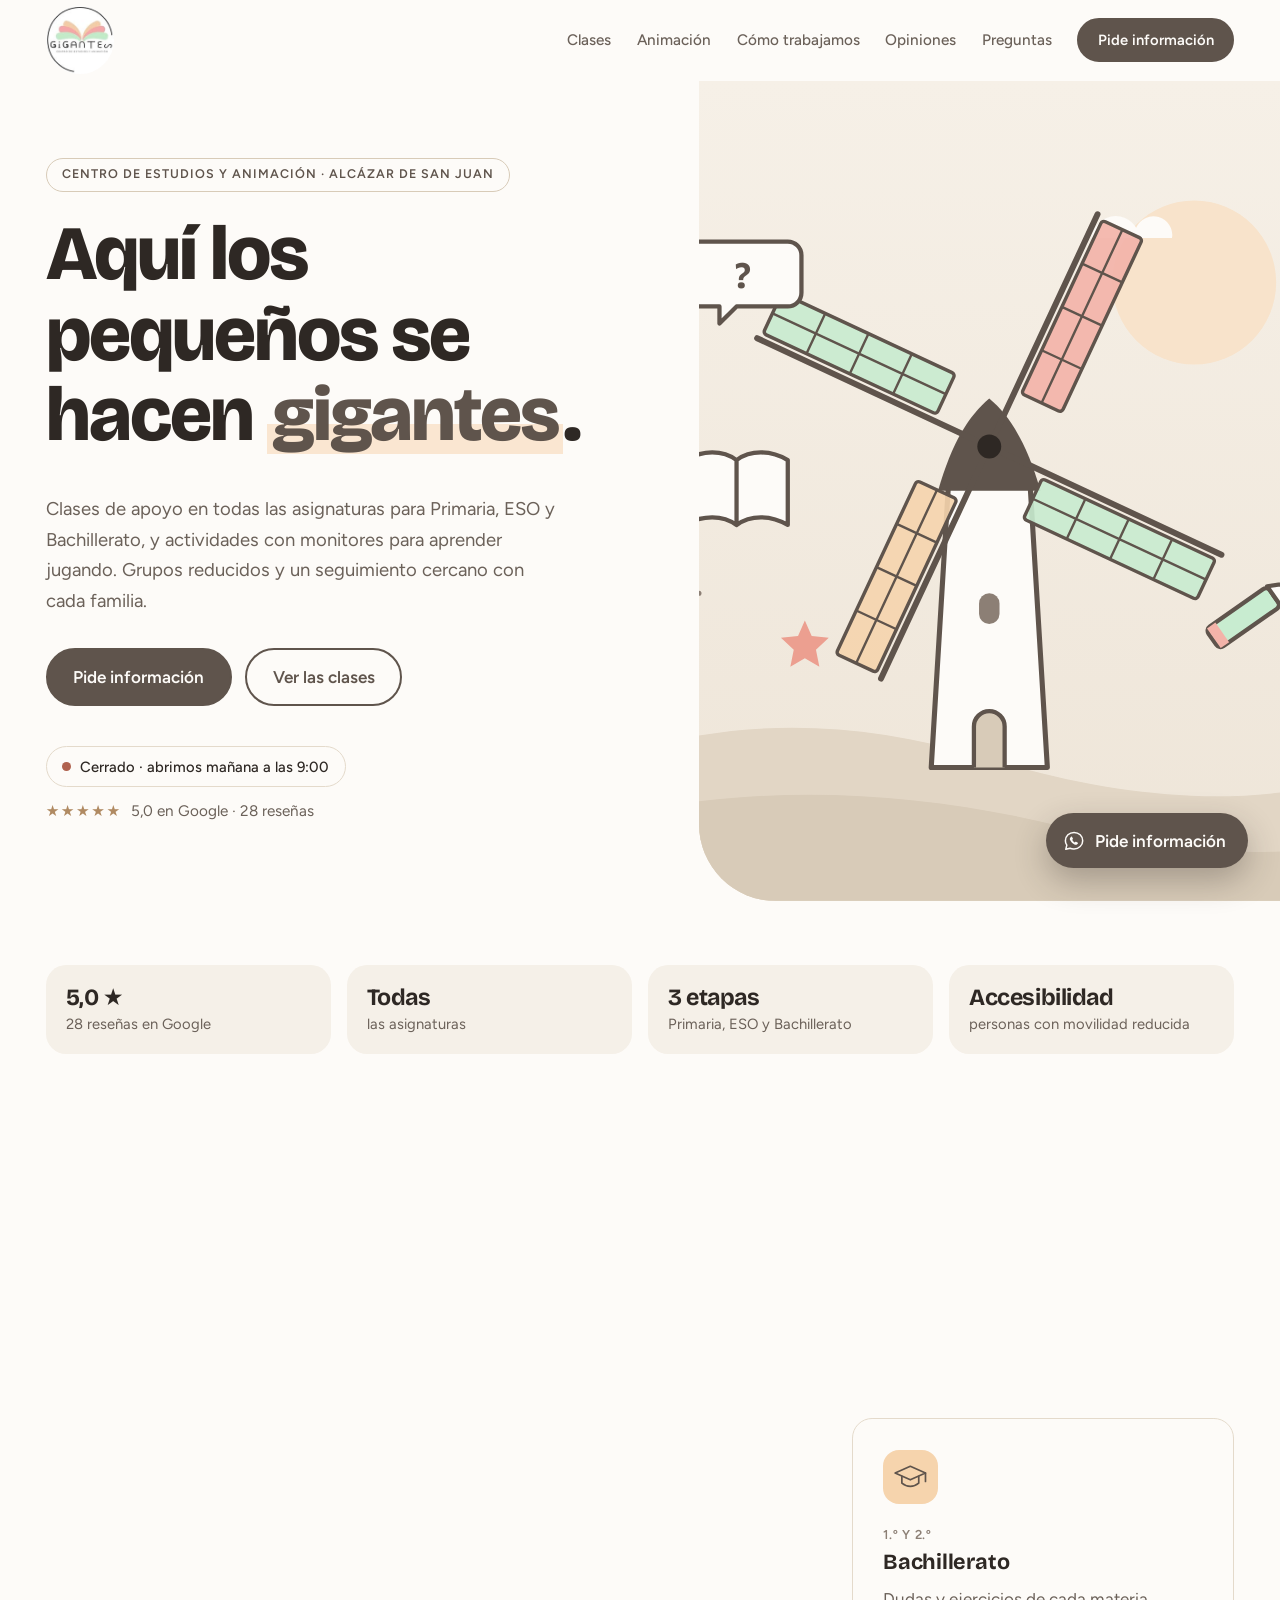
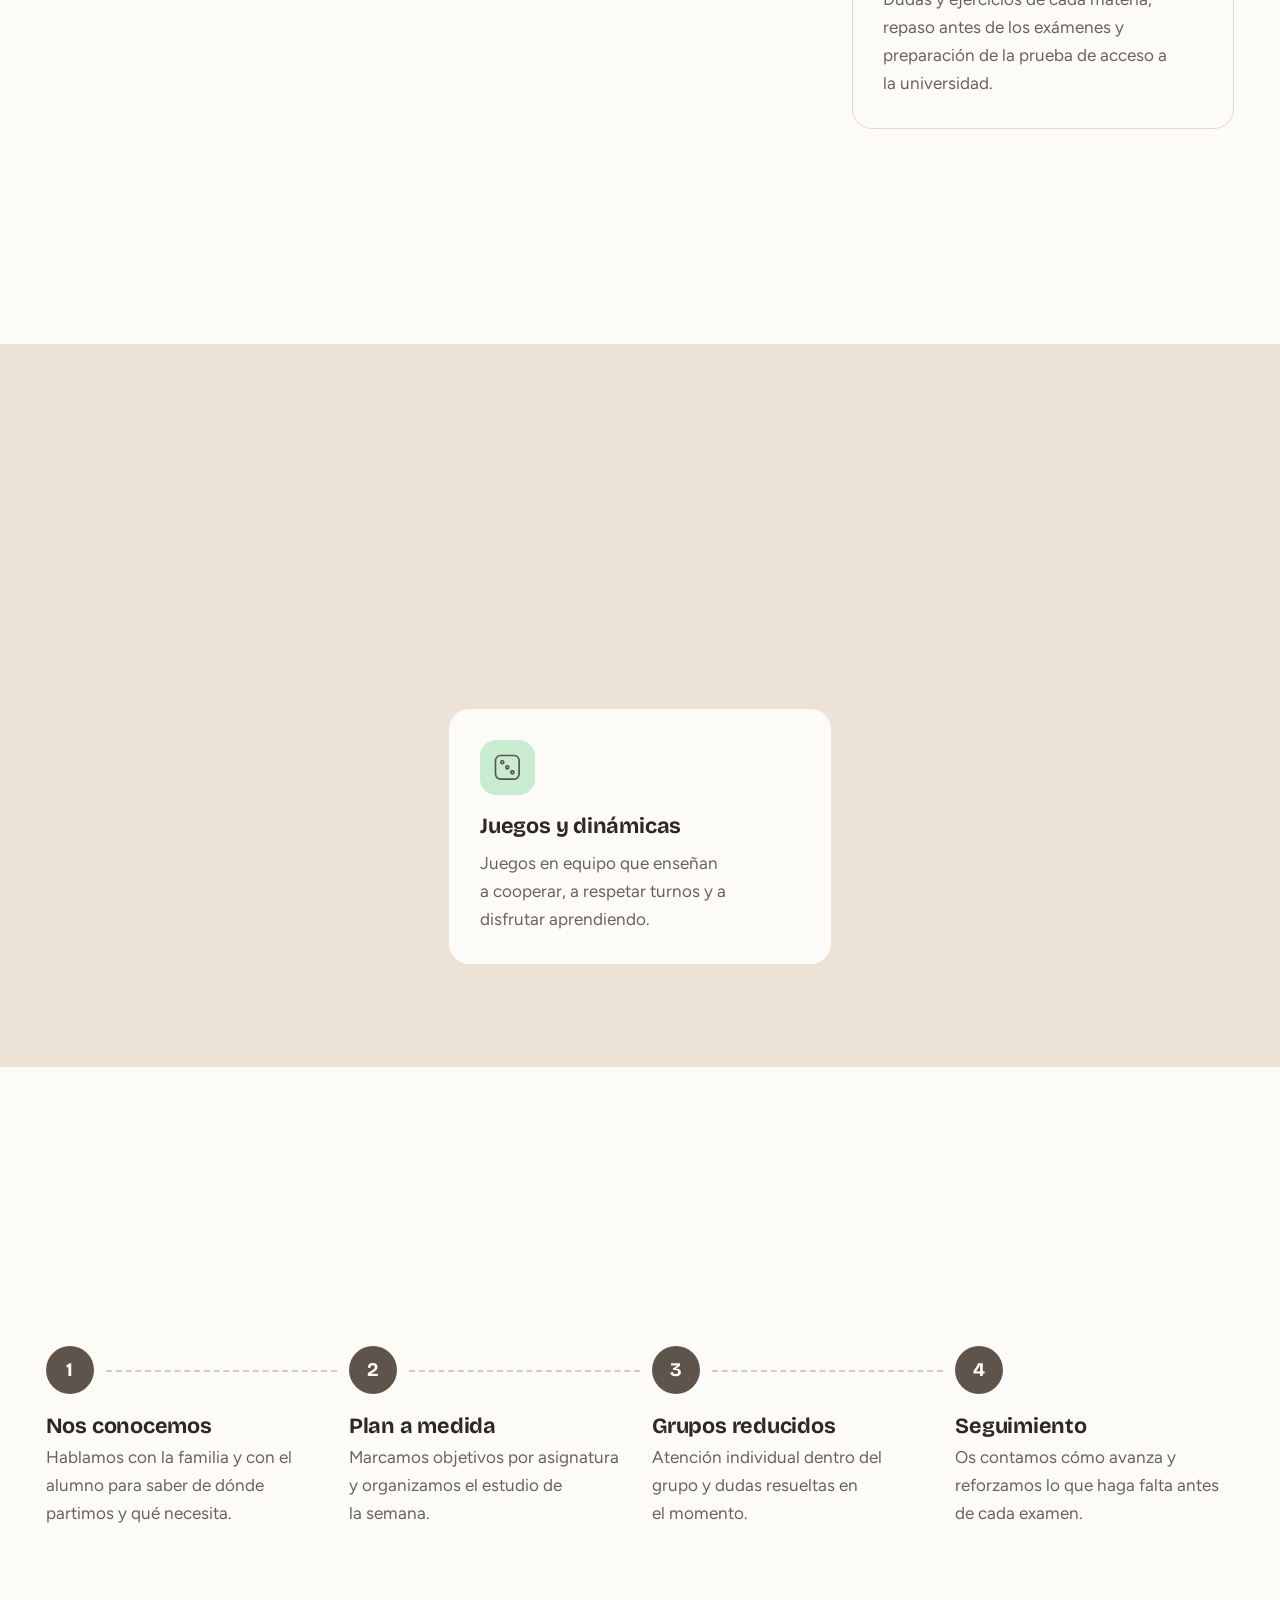
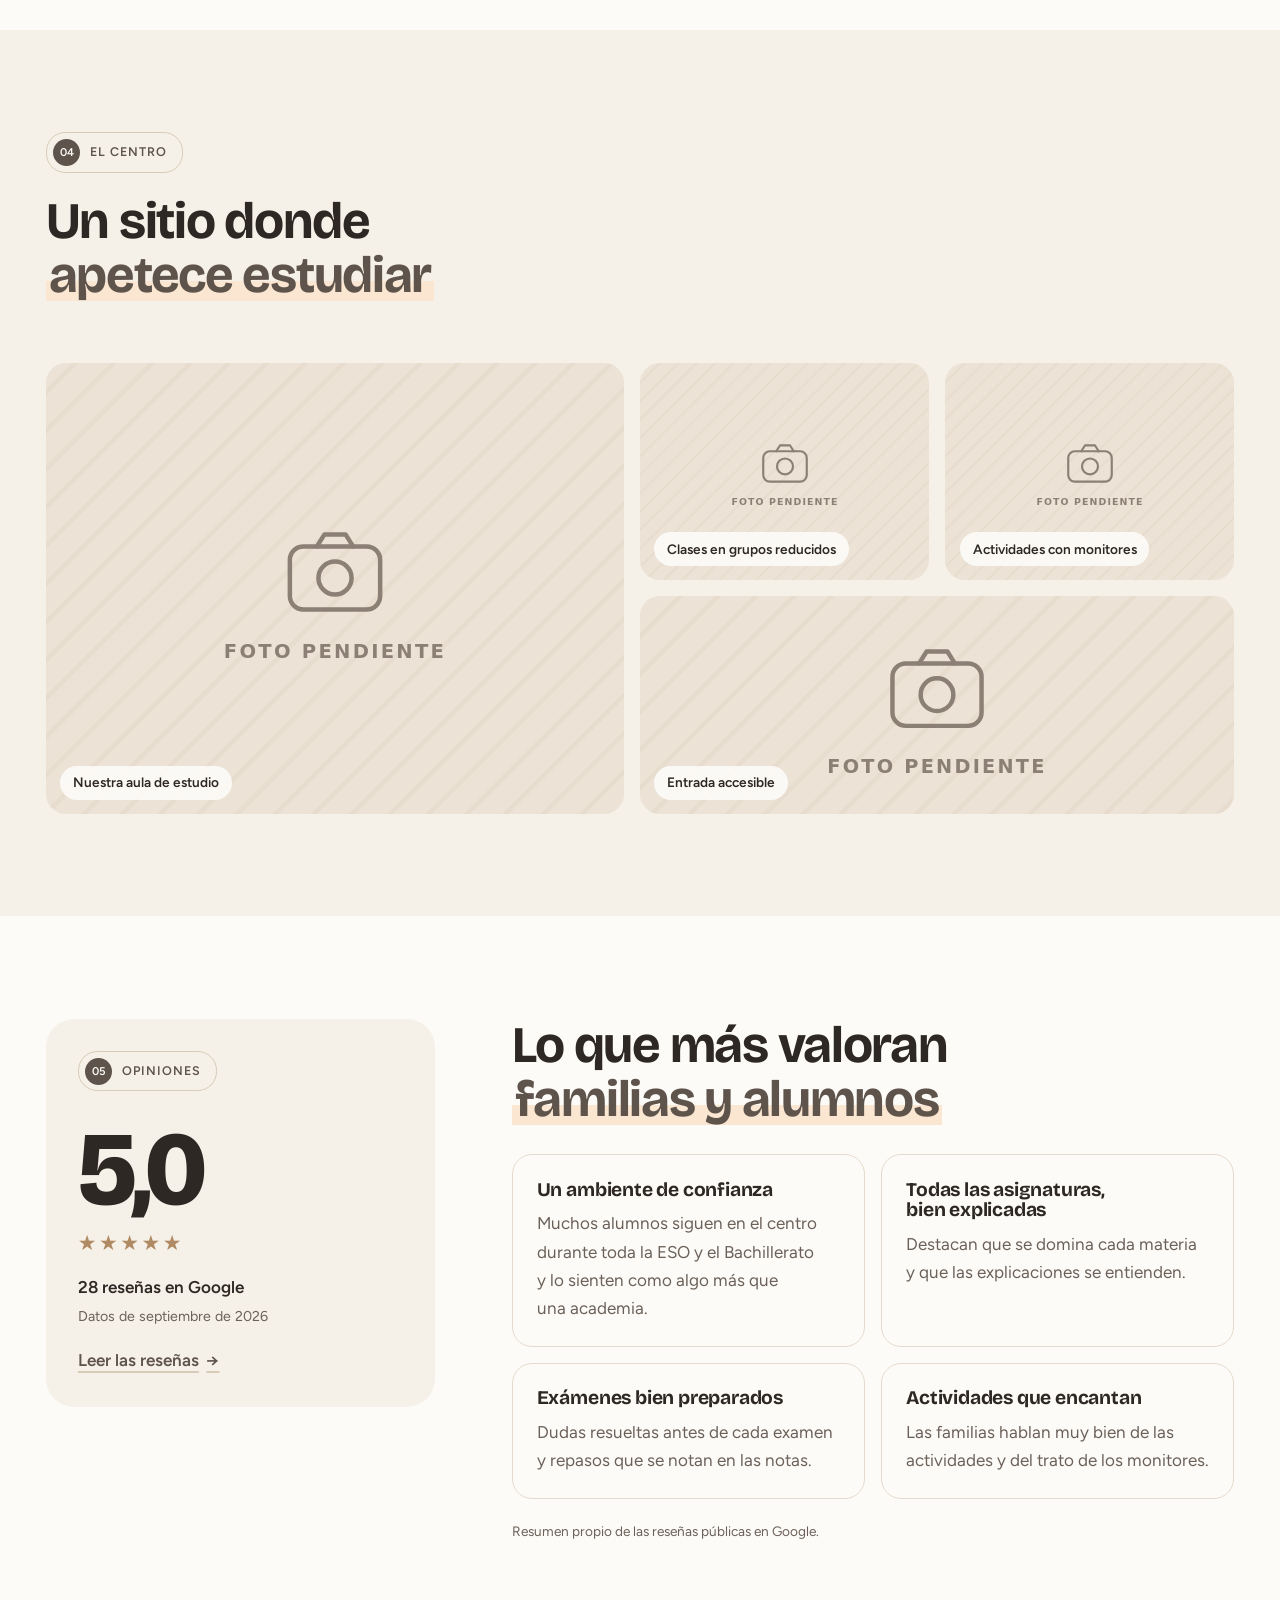
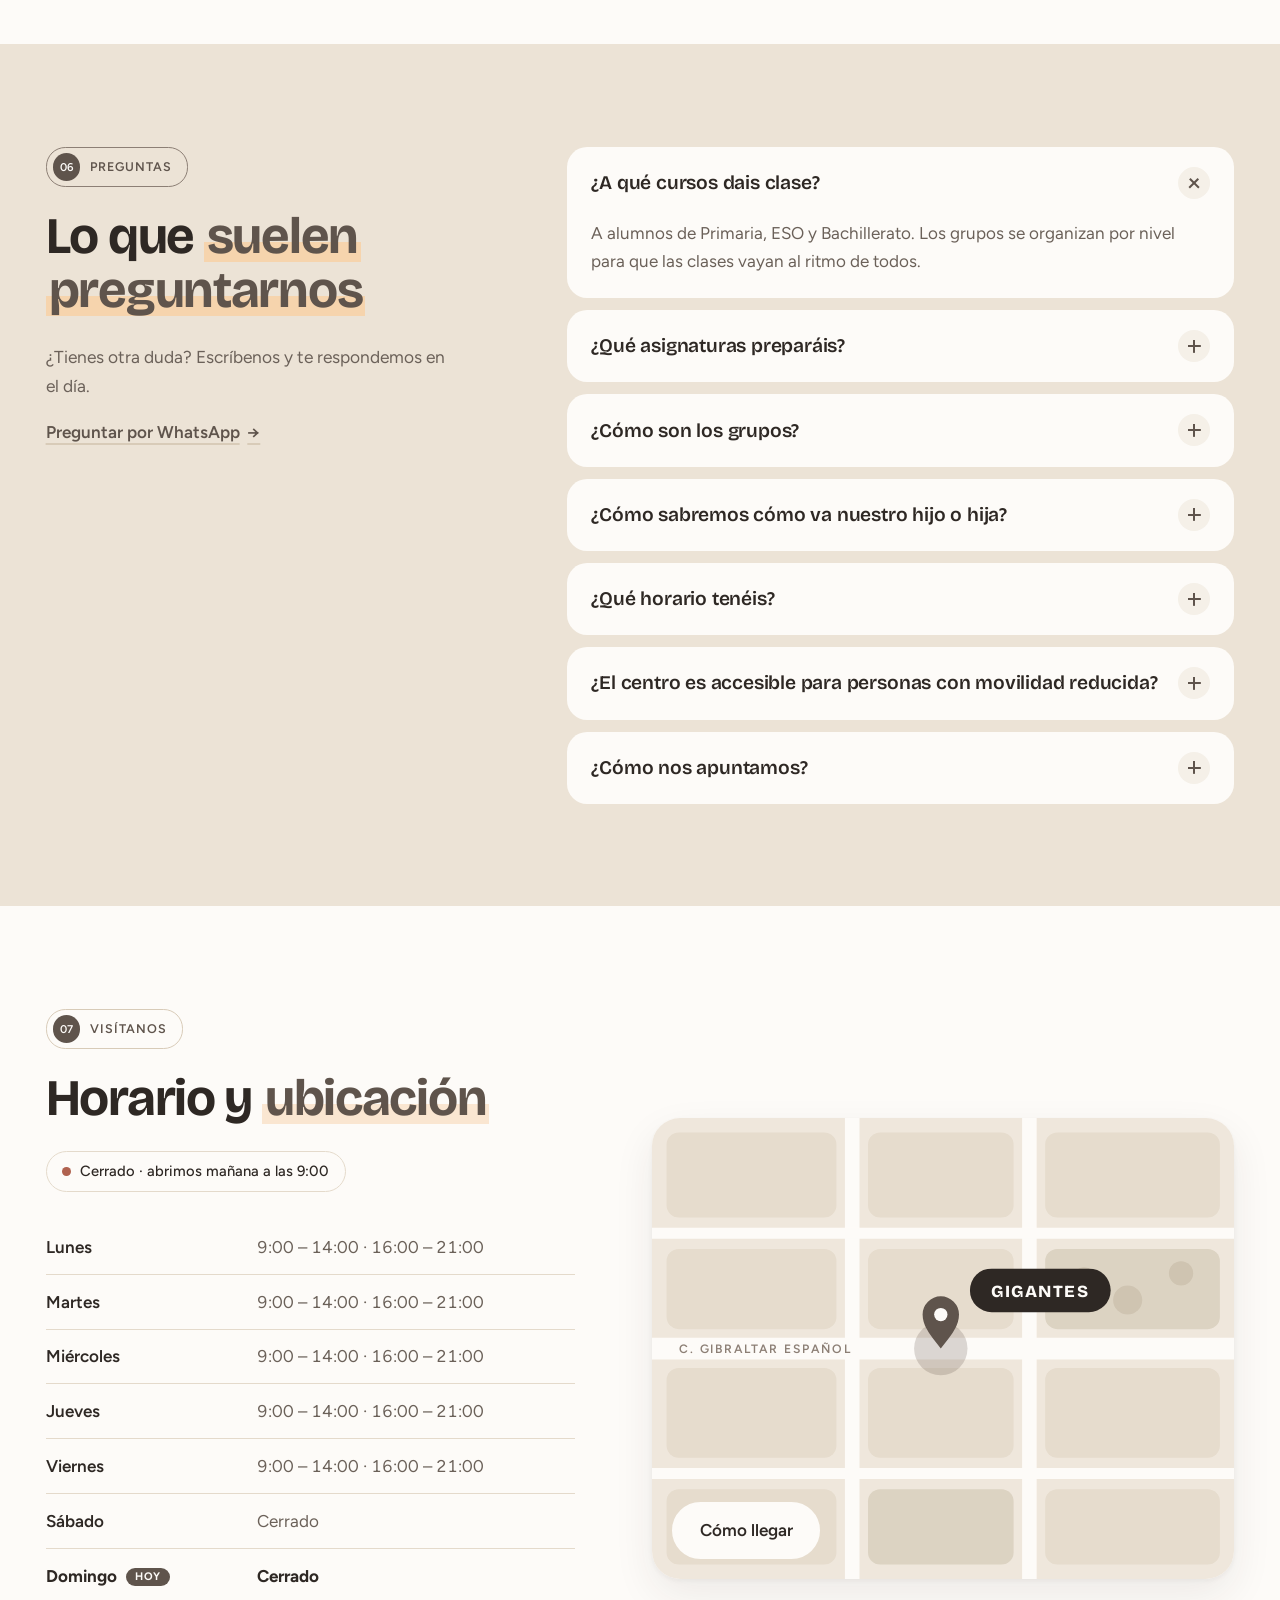
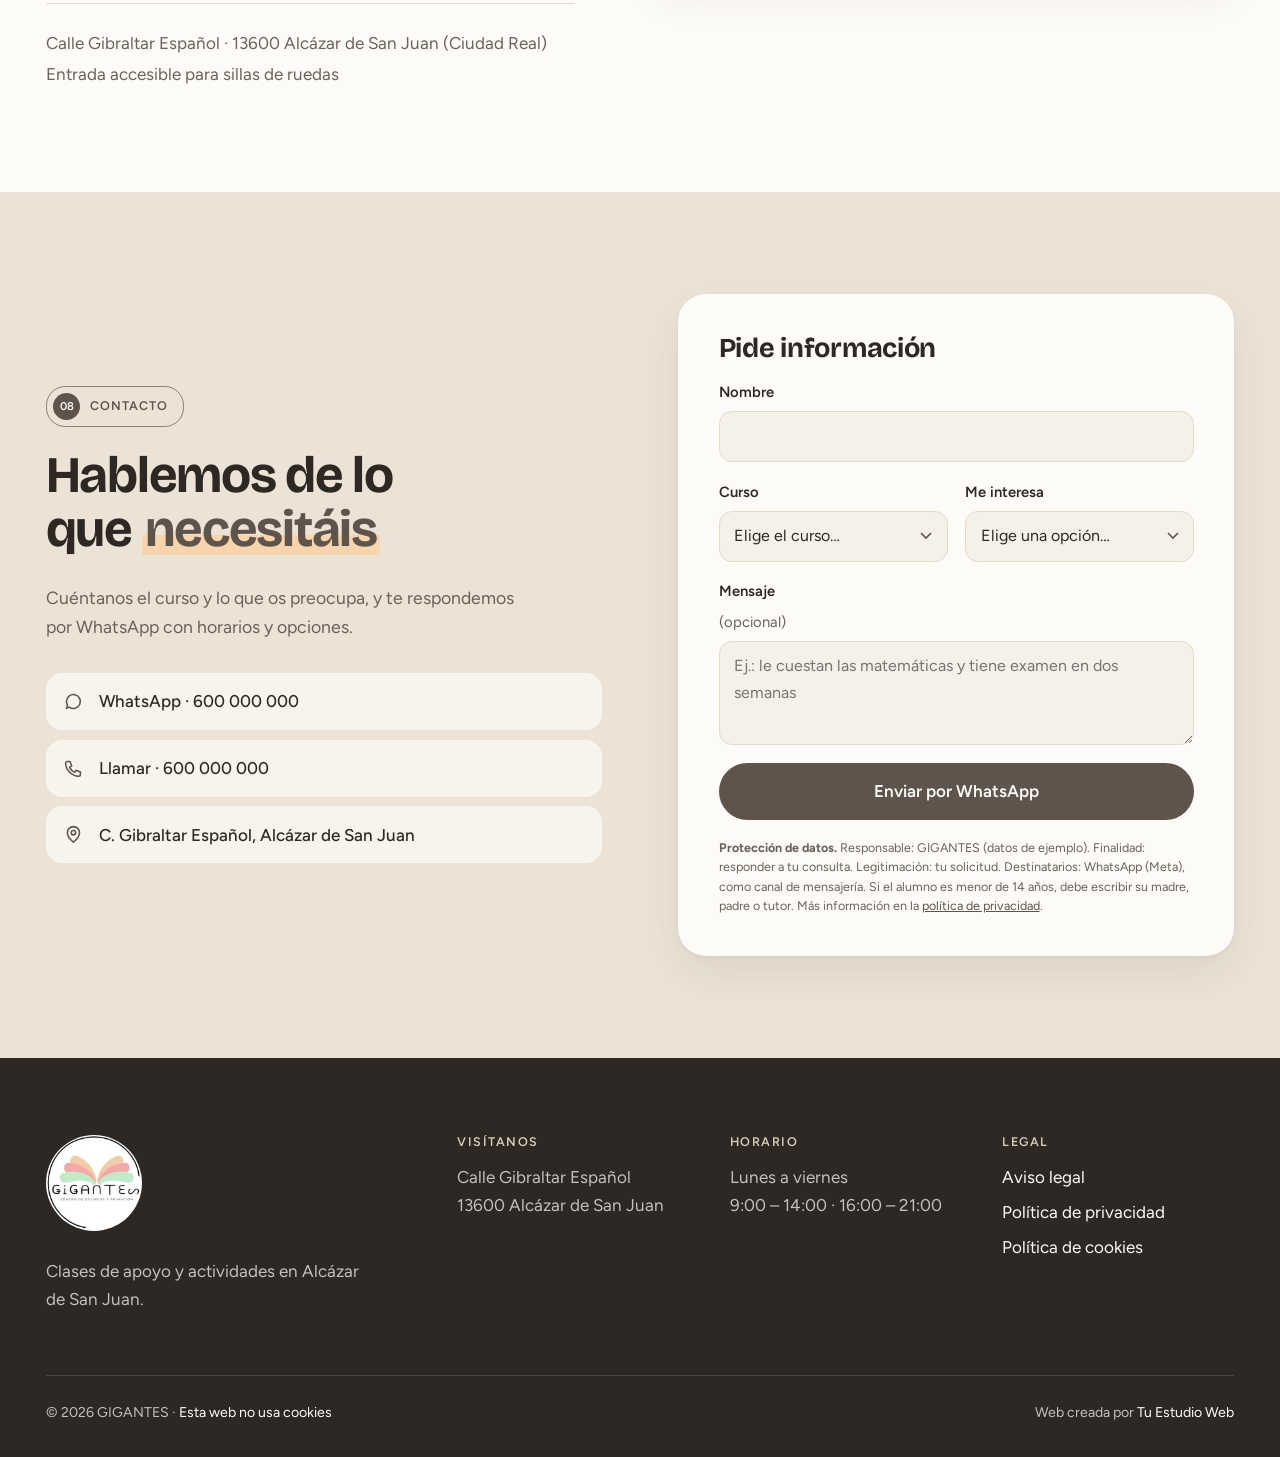
==== commit d12f3574: "Update accessibility descriptions in index.html" ====
--- a/index.html
+++ b/index.html
@@ -144,7 +144,7 @@
       <li><strong>5,0 ★</strong> 28 reseñas en Google</li>
       <li><strong>Todas</strong> las asignaturas</li>
       <li><strong>3 etapas</strong> Primaria, ESO y Bachillerato</li>
-      <li><strong>Accesible</strong> entrada para sillas de ruedas</li>
+      <li><strong>Accesibilidad</strong> personas con movilidad reducida</li>
     </ul>
 
     <!-- ===== 01 · Clases ===== -->
@@ -294,7 +294,7 @@
             <div class="faq-respuesta"><p>De lunes a viernes, de 9:00 a 14:00 y de 16:00 a 21:00. Los fines de semana el centro está cerrado.</p></div>
           </details>
           <details name="faq">
-            <summary>¿El centro es accesible?</summary>
+            <summary>¿El centro es accesible para personas con movilidad reducida?</summary>
             <div class="faq-respuesta"><p>Sí, la entrada es accesible para personas en silla de ruedas.</p></div>
           </details>
           <details name="faq">
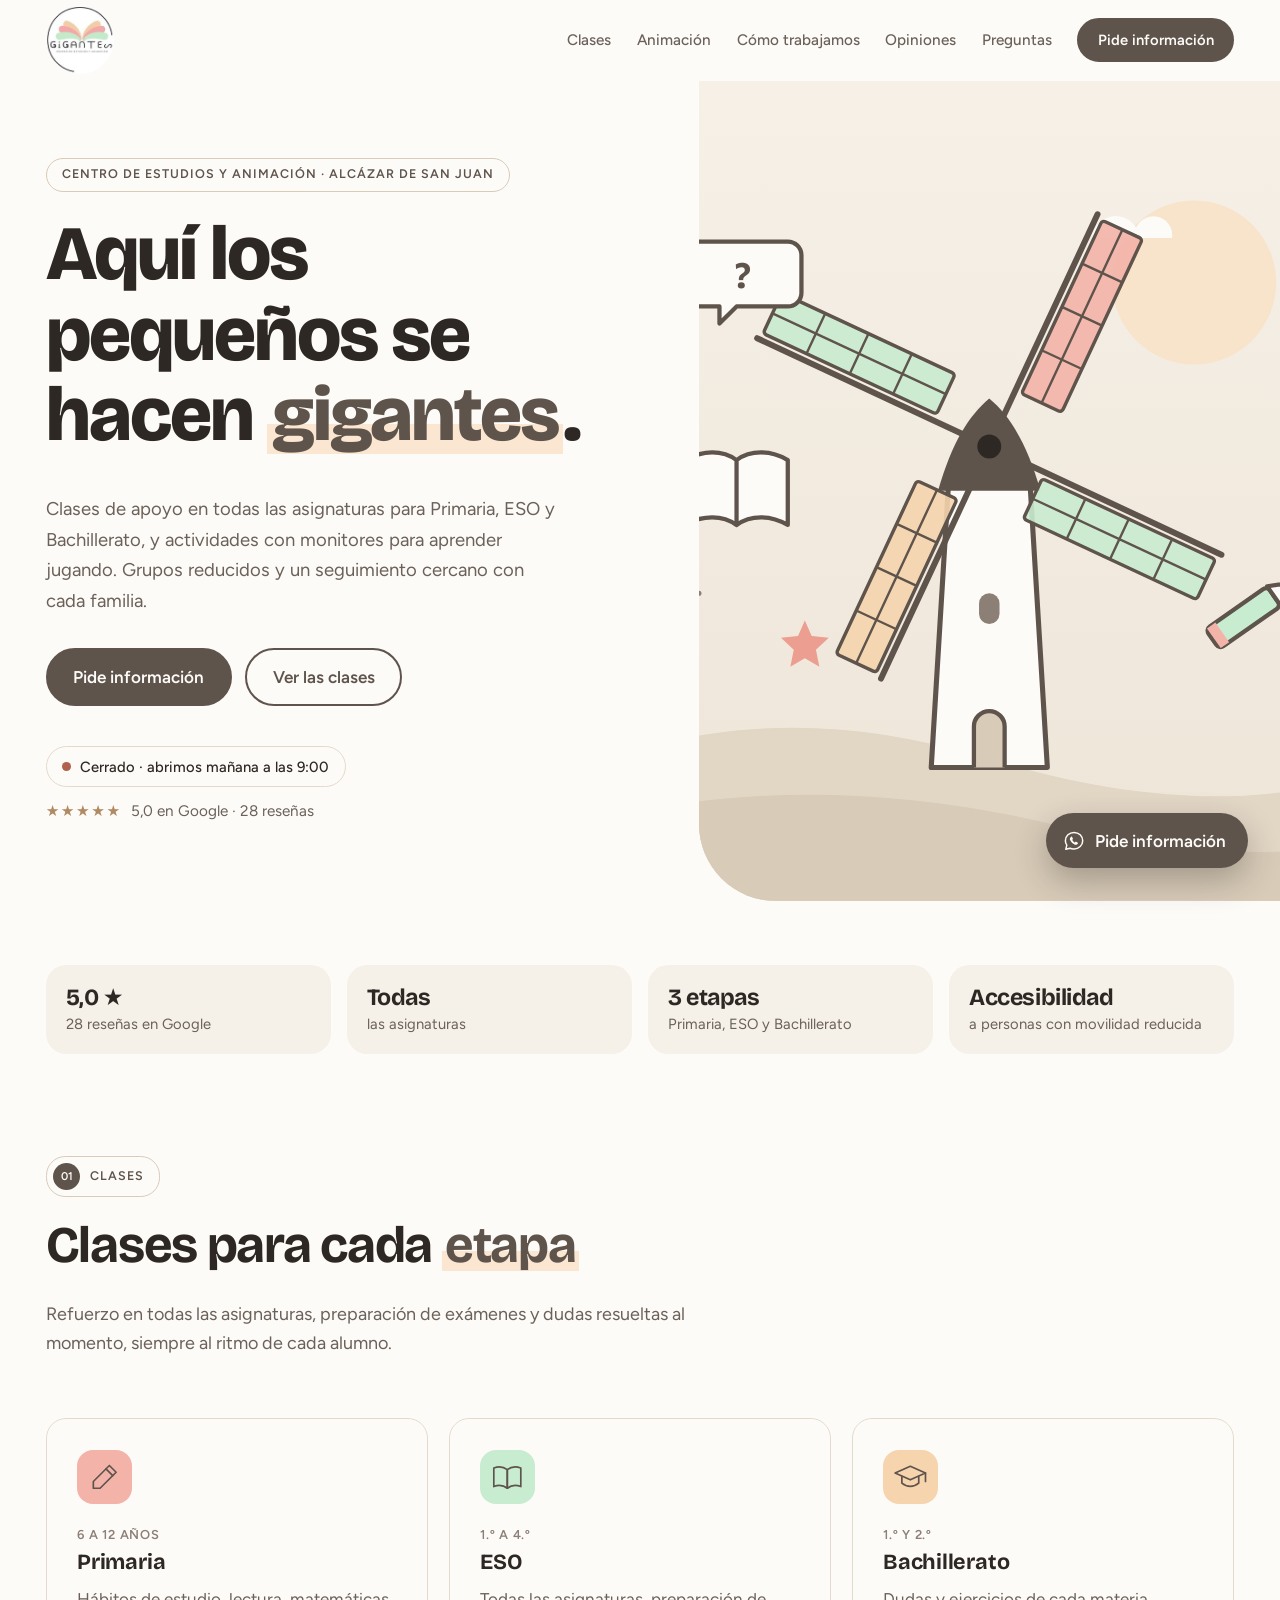
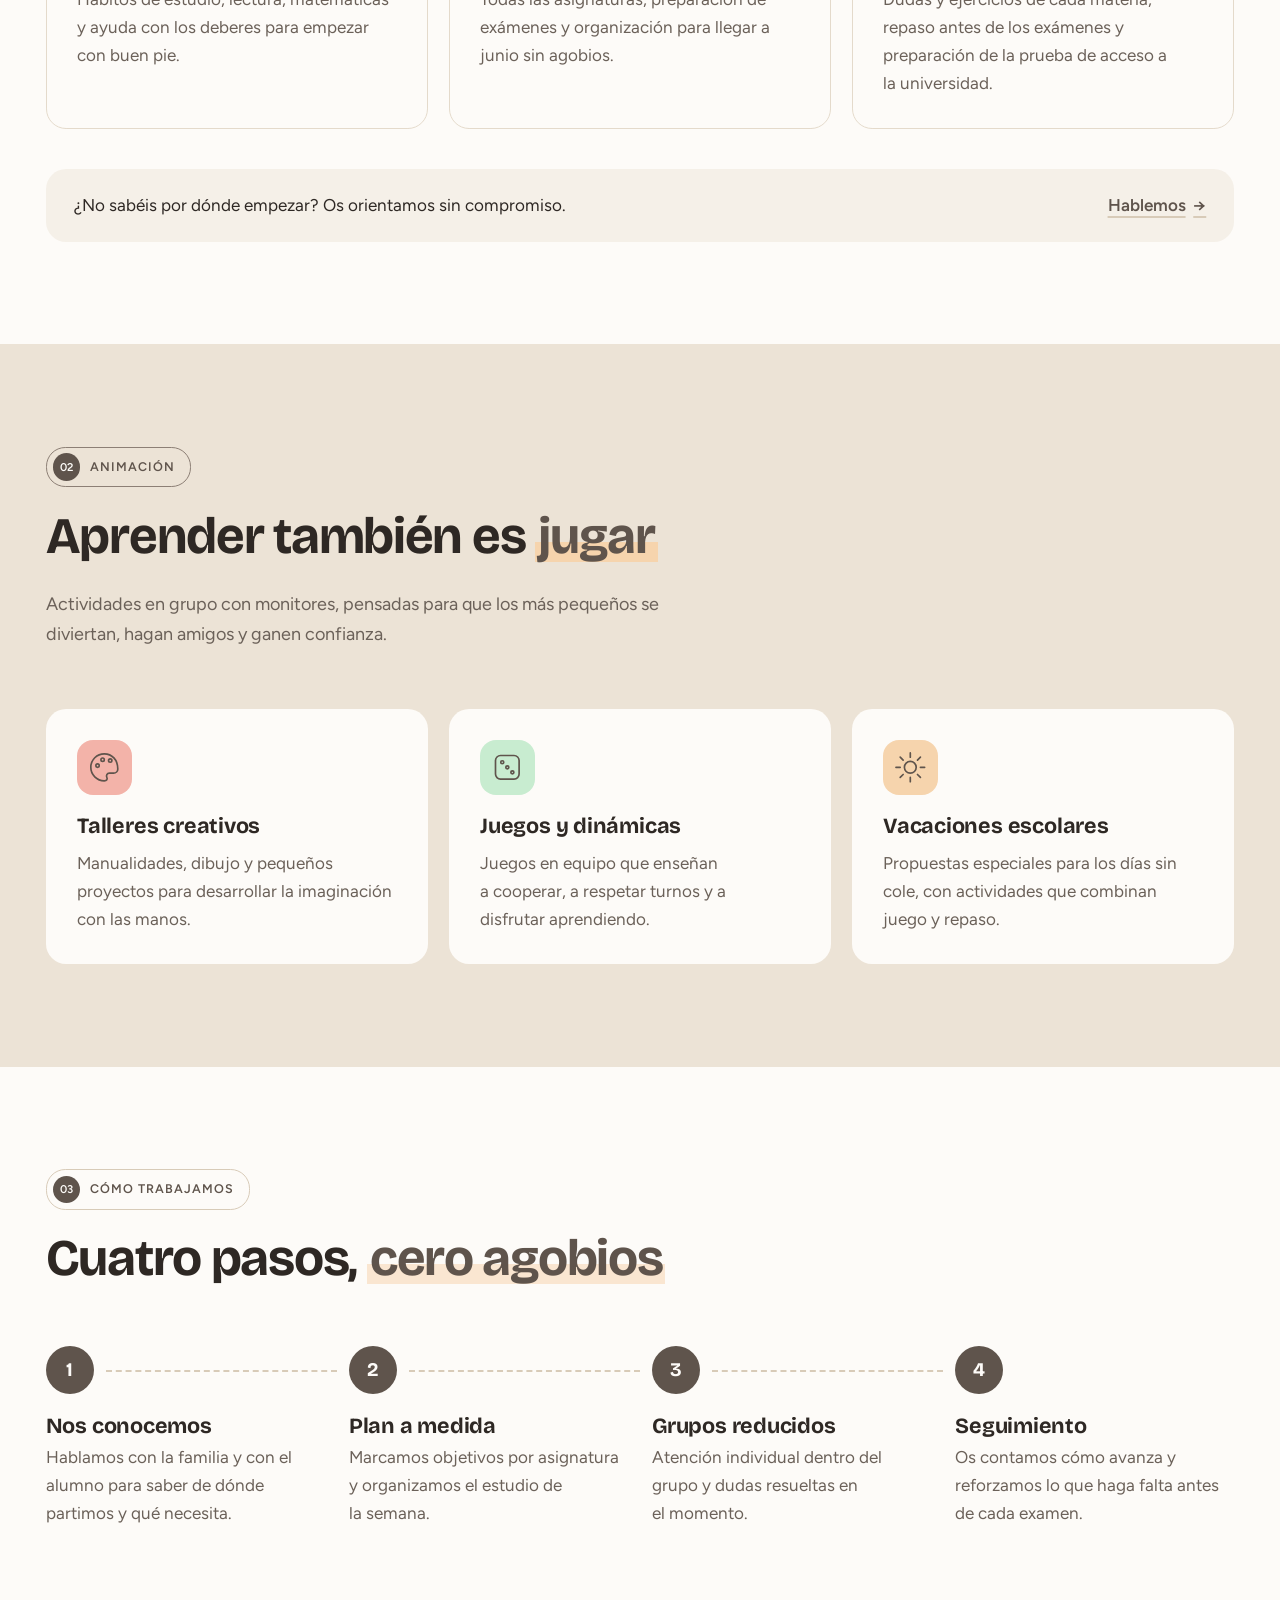
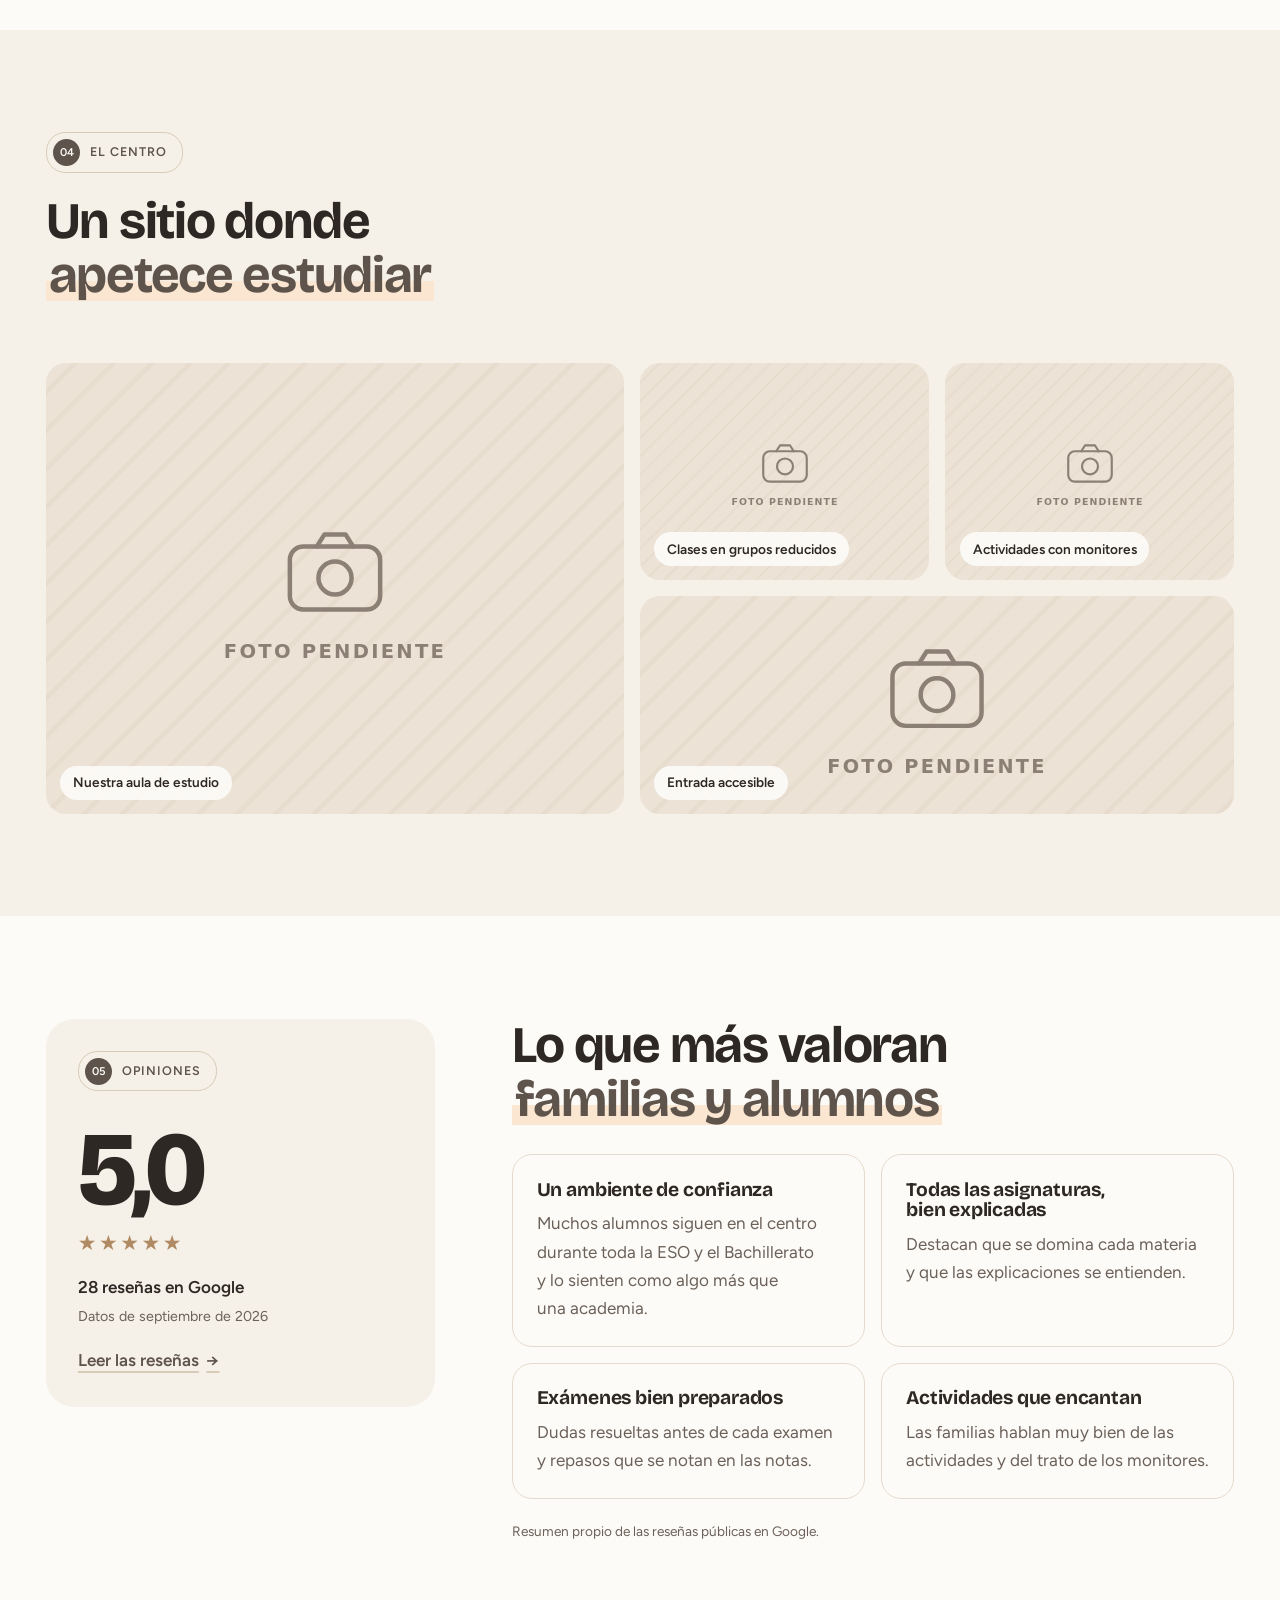
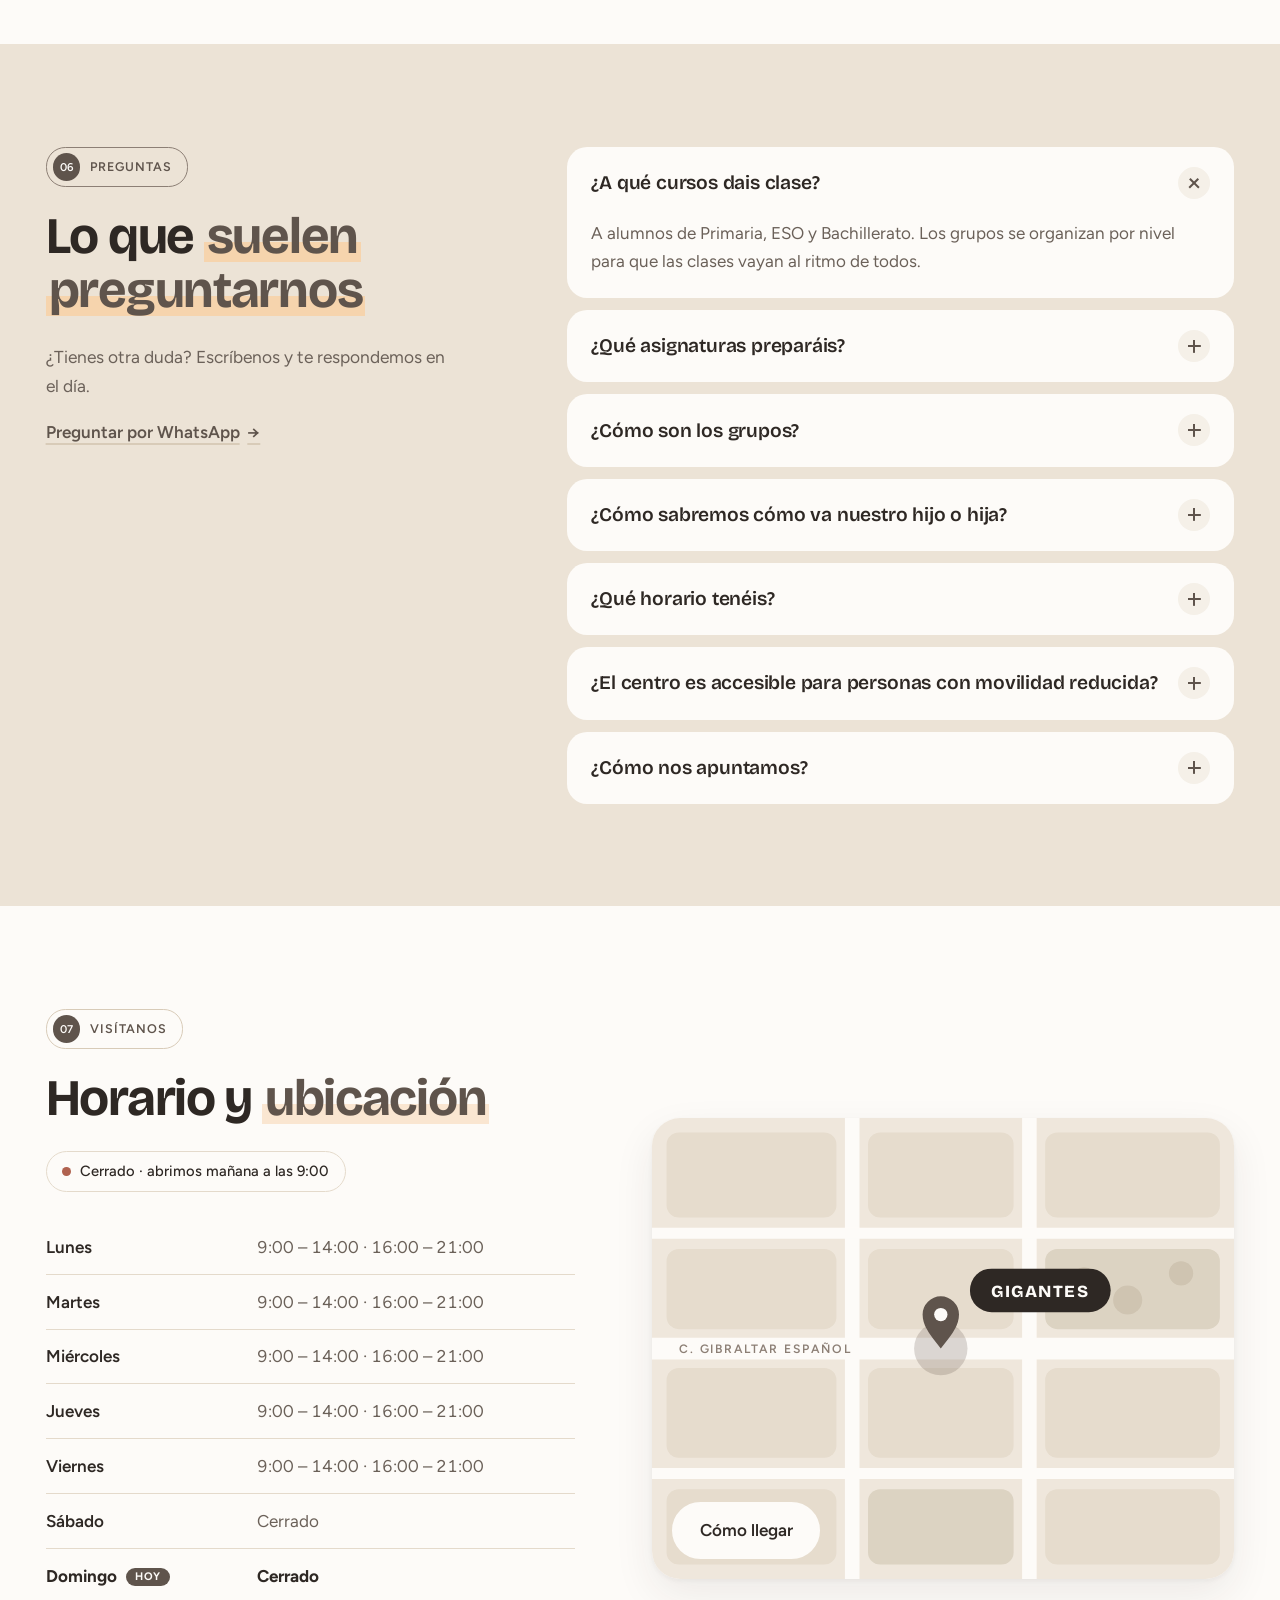
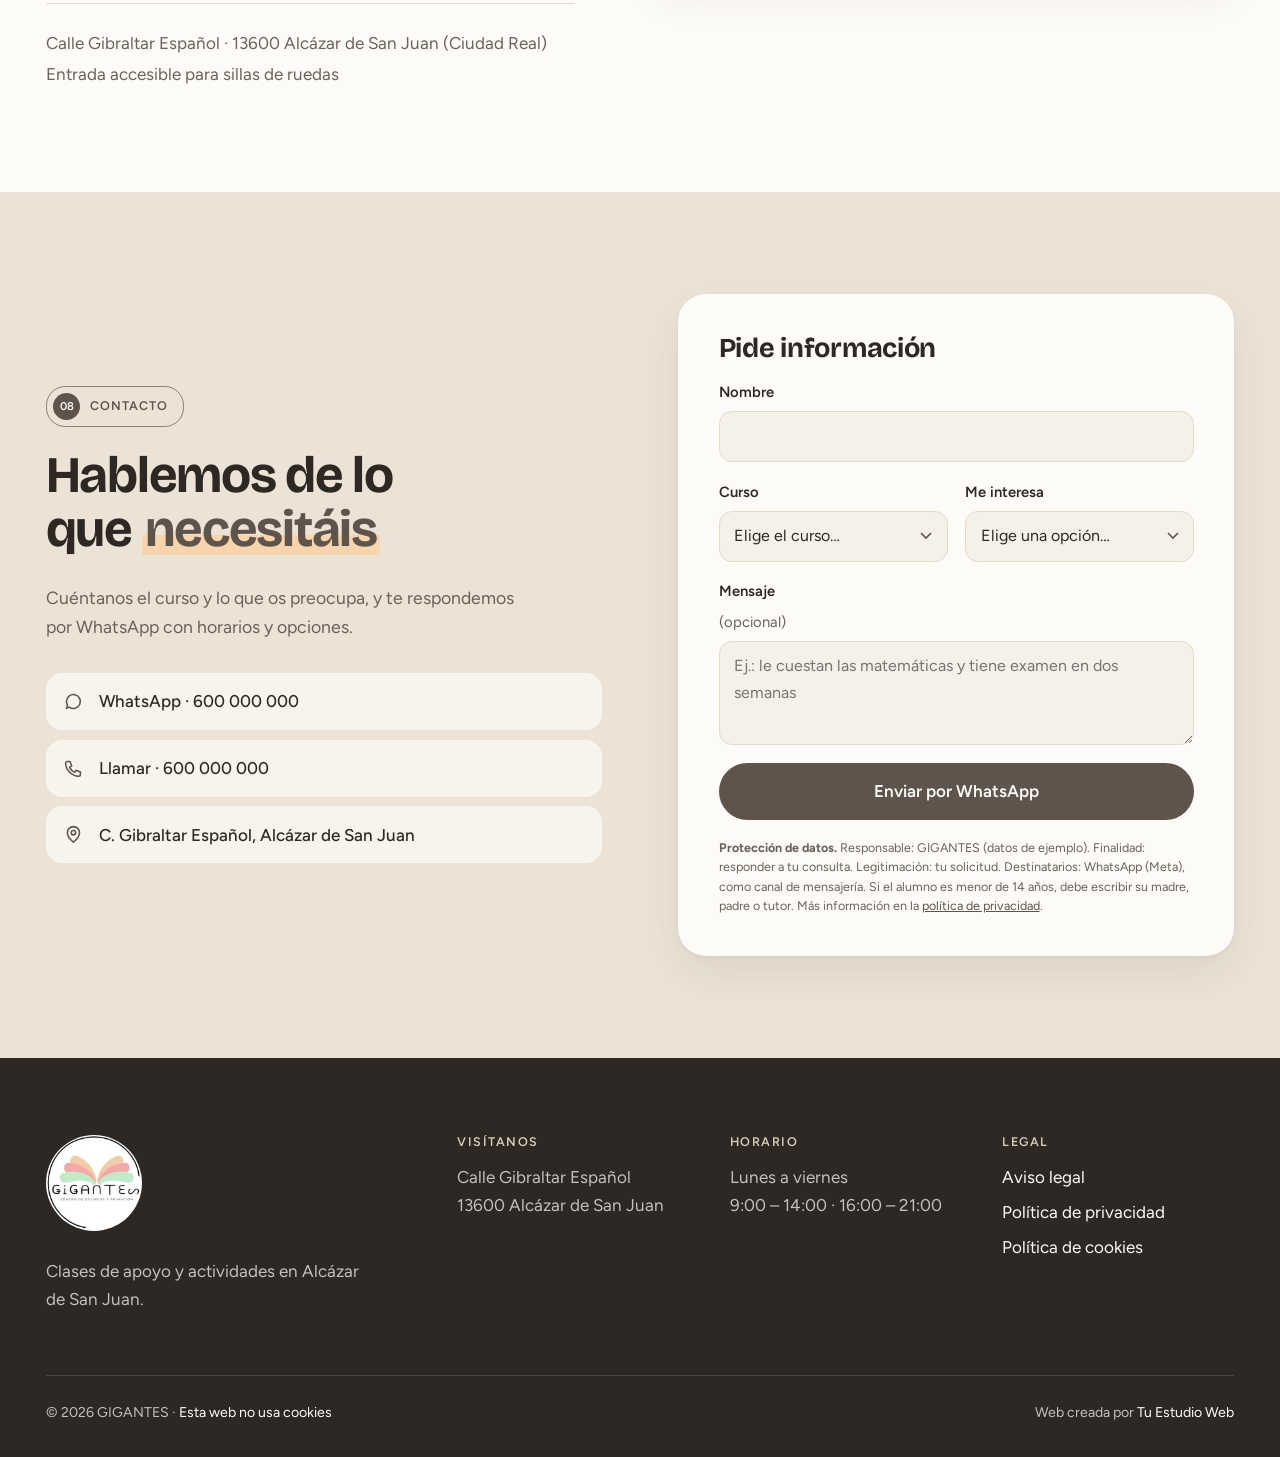
==== commit f10e10ea: "Fix accessibility description in index.html" ====
--- a/index.html
+++ b/index.html
@@ -144,7 +144,7 @@
       <li><strong>5,0 ★</strong> 28 reseñas en Google</li>
       <li><strong>Todas</strong> las asignaturas</li>
       <li><strong>3 etapas</strong> Primaria, ESO y Bachillerato</li>
-      <li><strong>Accesibilidad</strong> personas con movilidad reducida</li>
+      <li><strong>Accesibilidad</strong> a personas con movilidad reducida</li>
     </ul>
 
     <!-- ===== 01 · Clases ===== -->
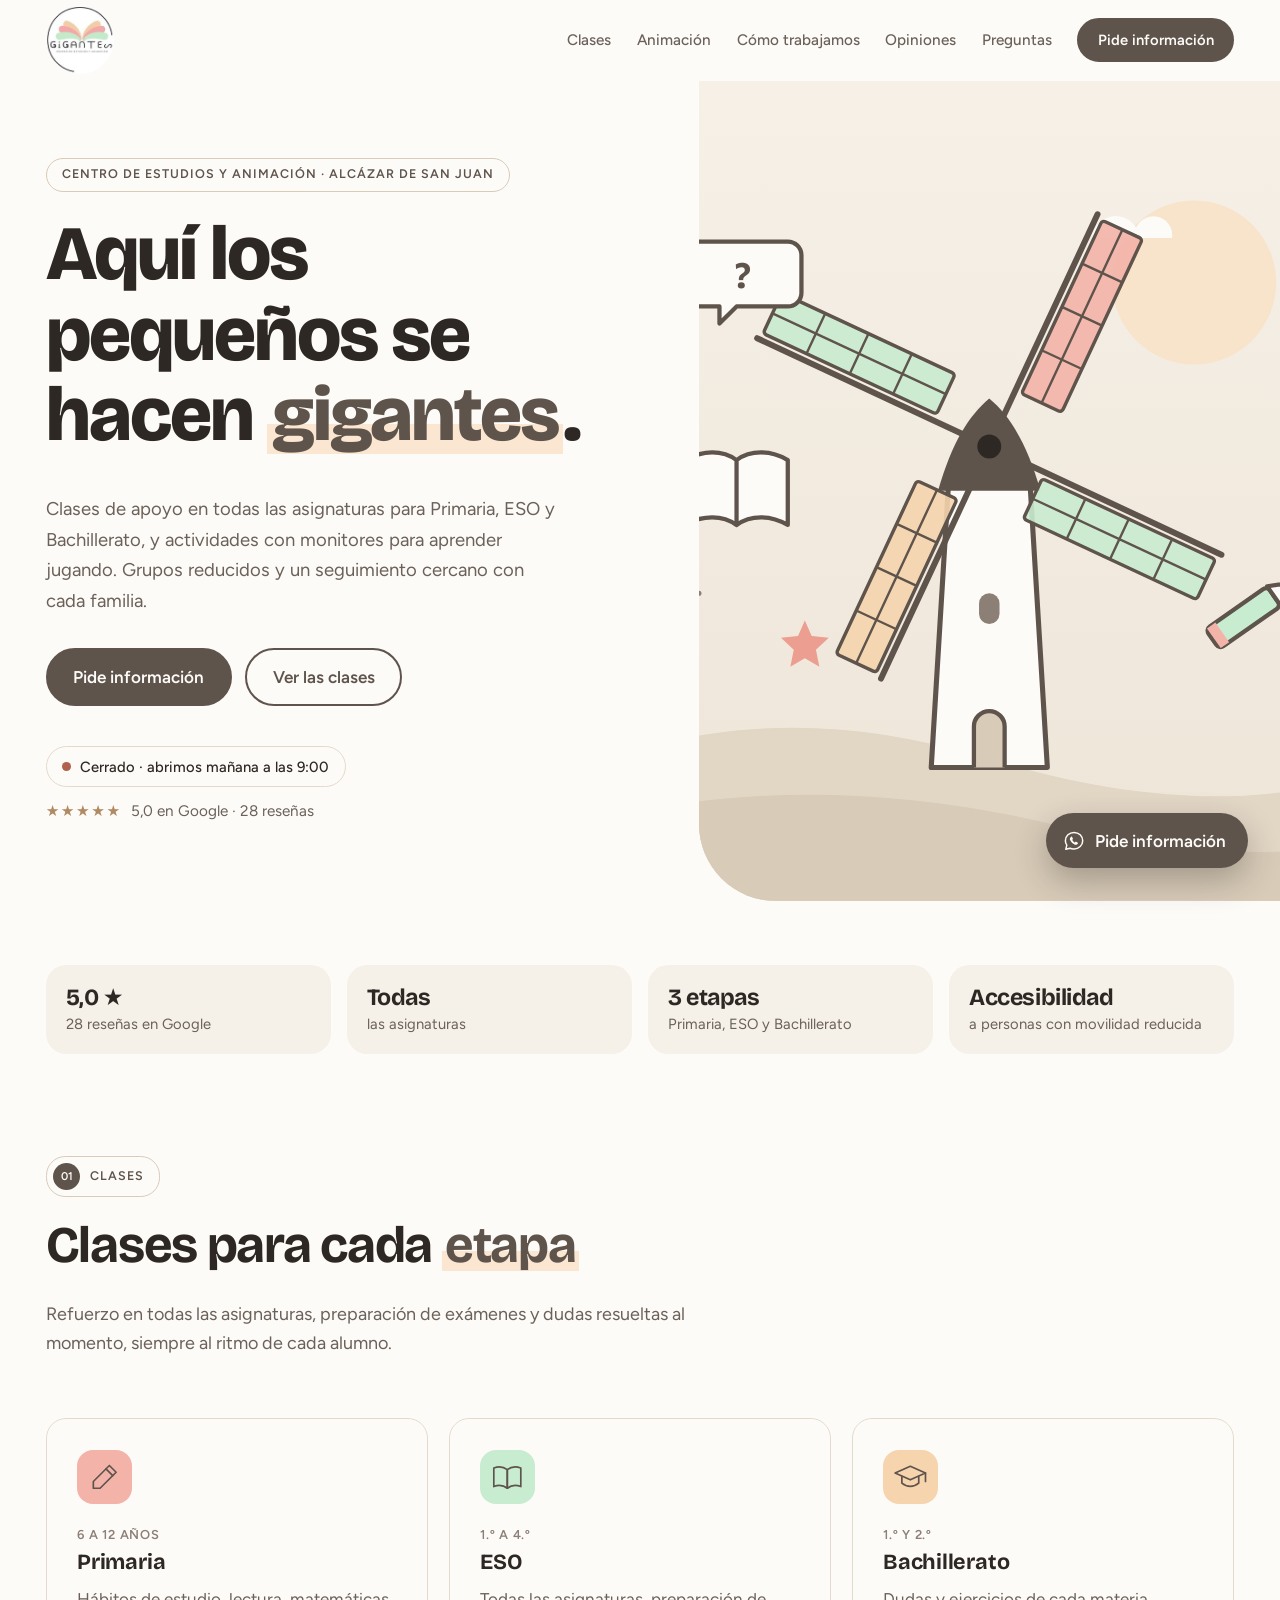
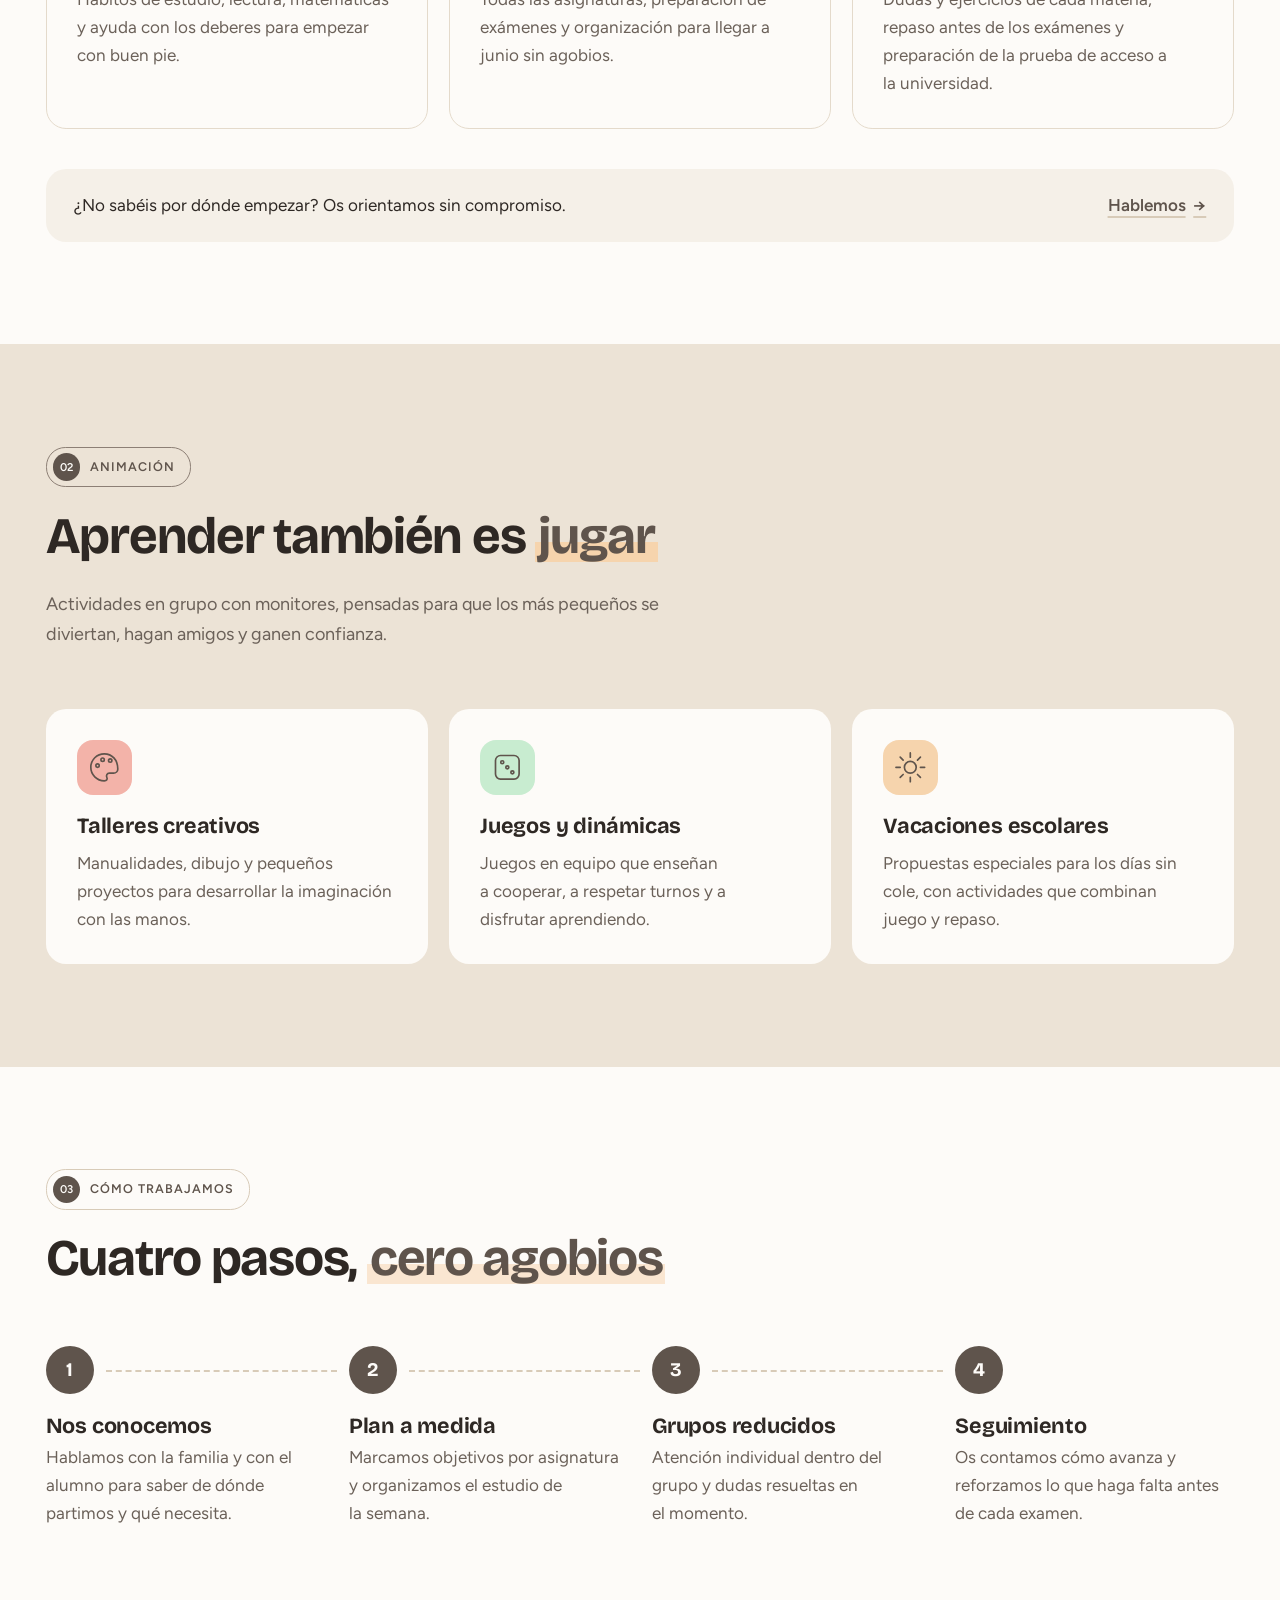
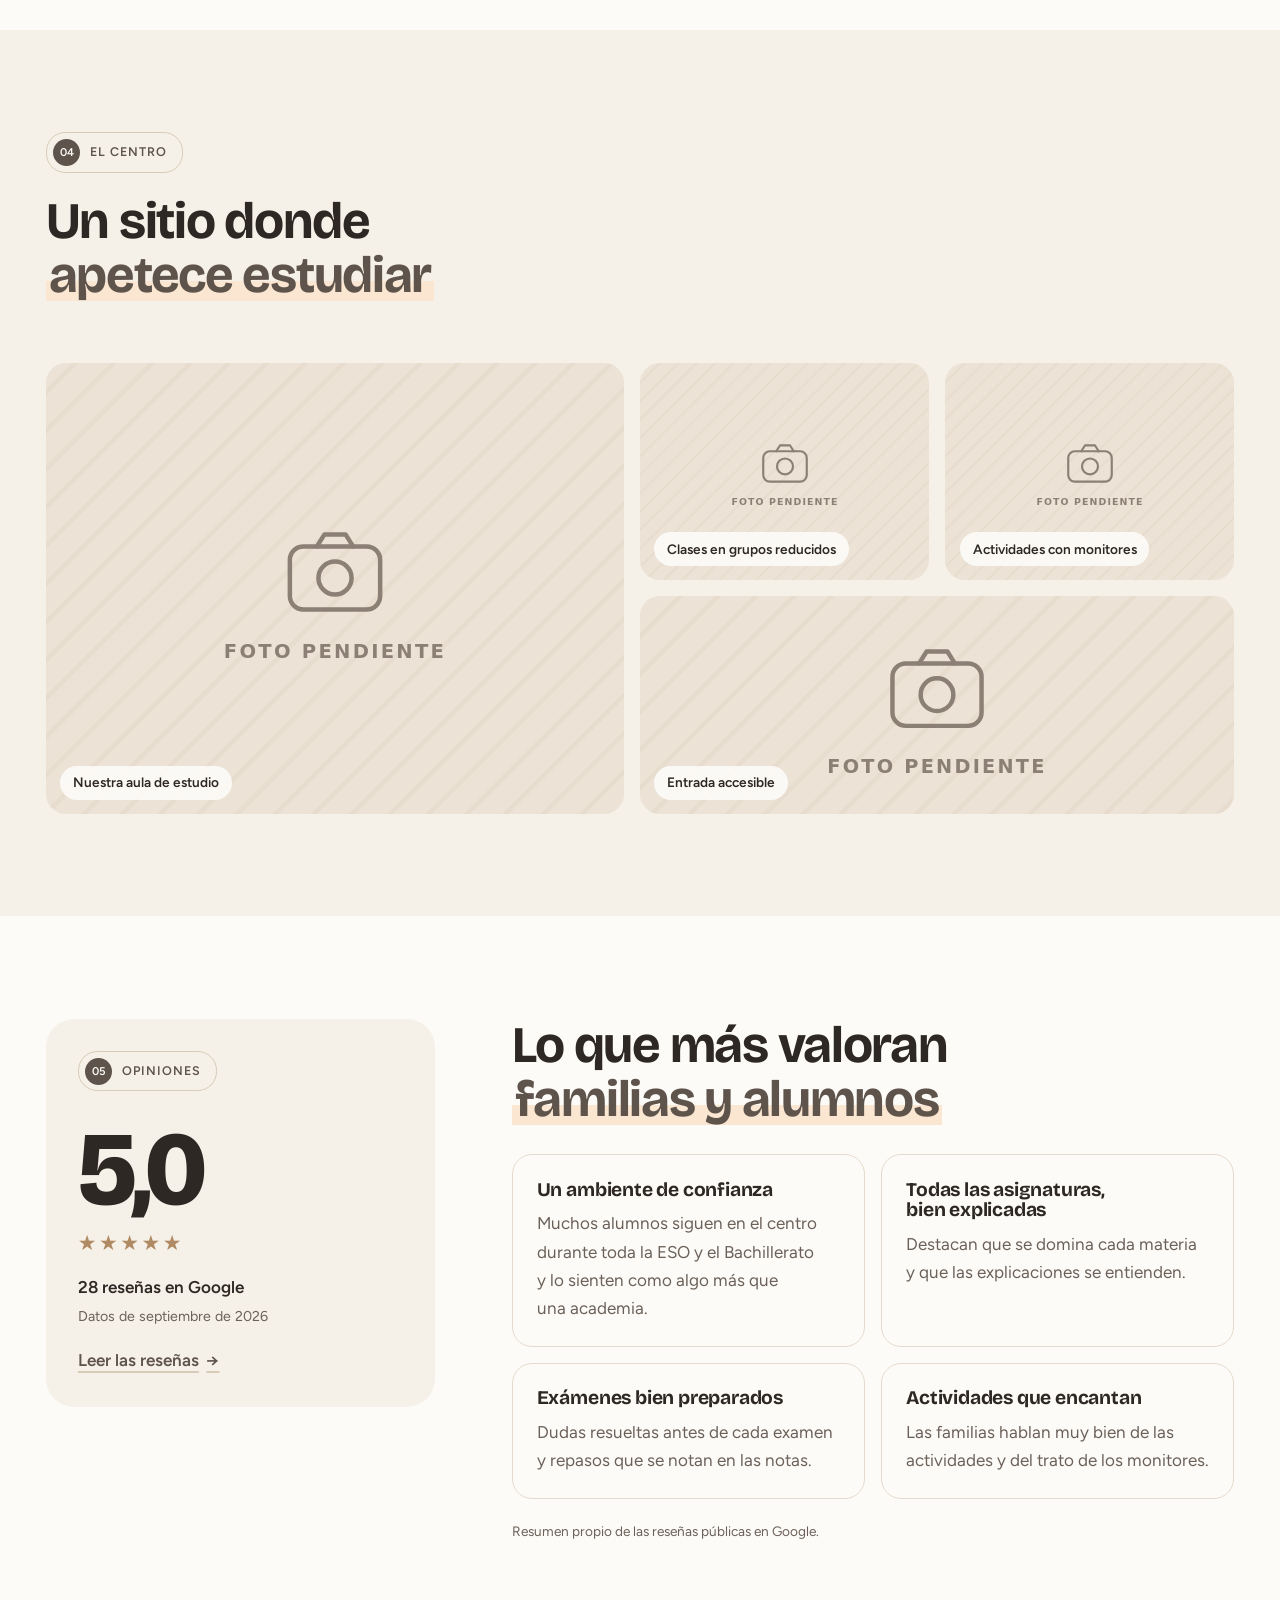
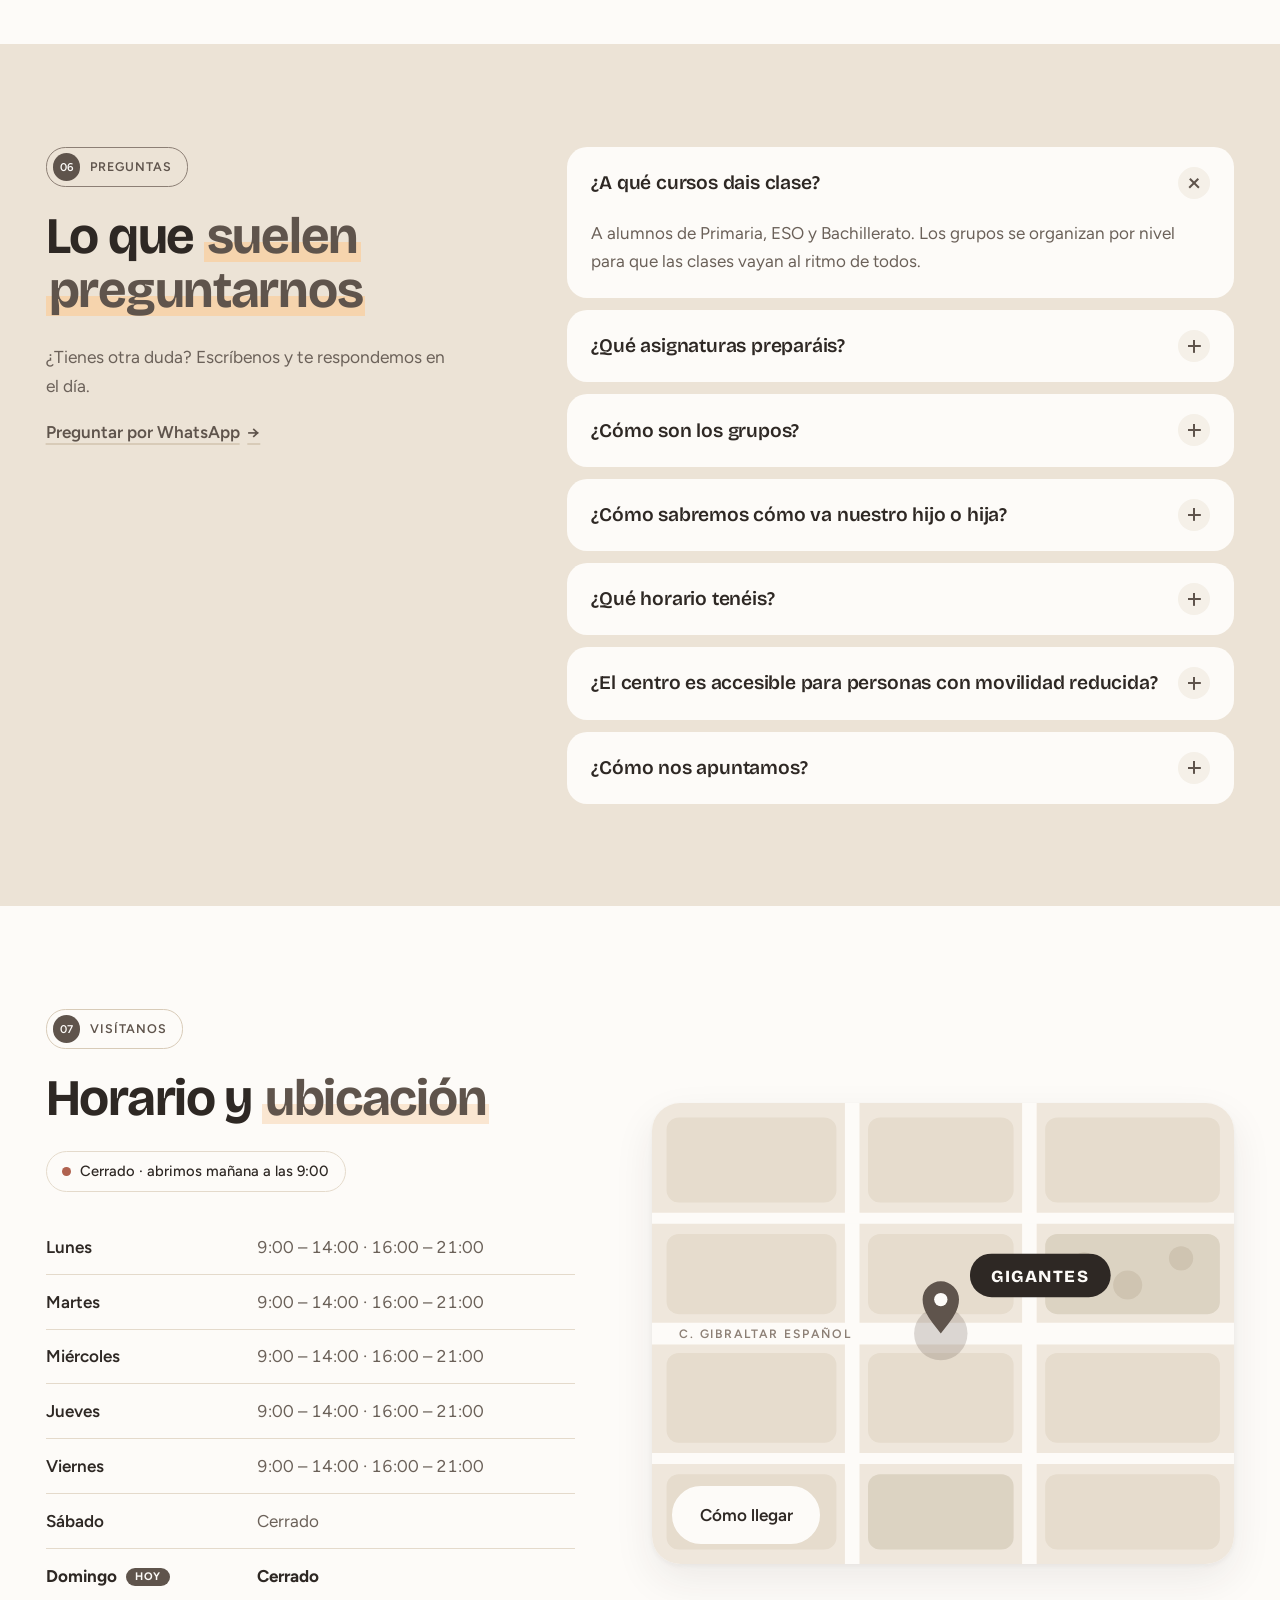
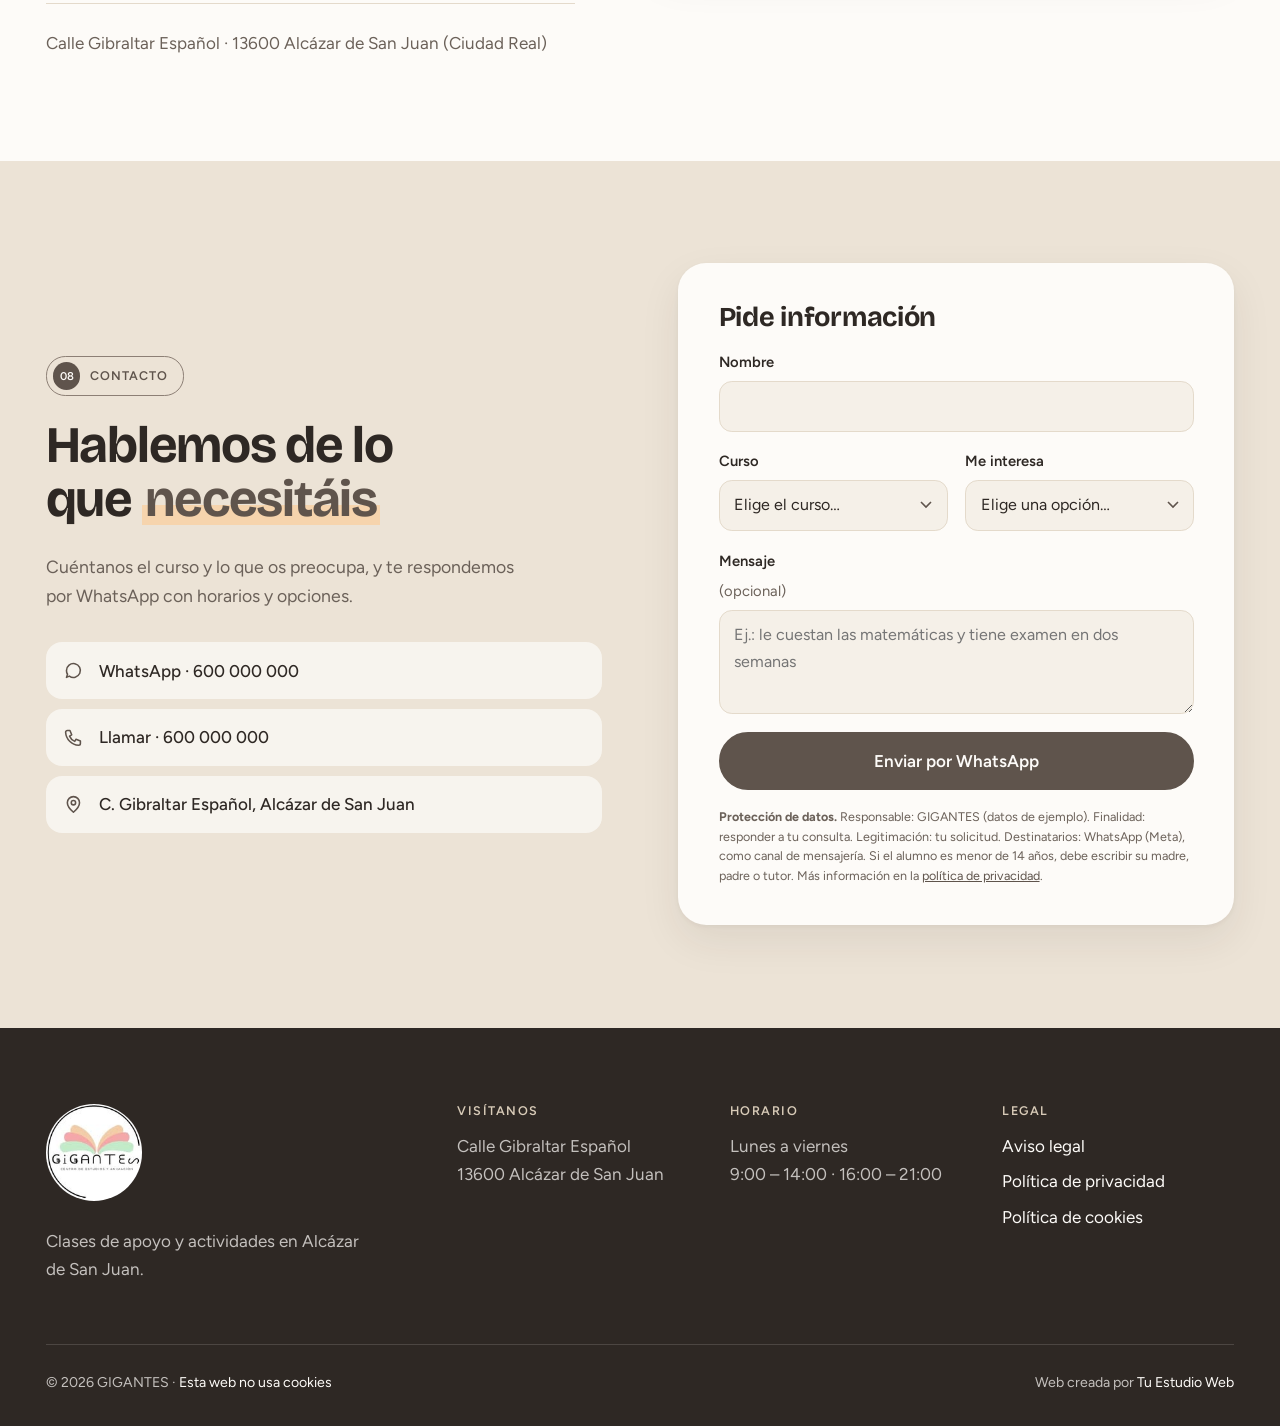
==== commit a3a97f2a: "Remove wheelchair accessibility note from address Removed the line about wheelchair accessibility fr" ====
--- a/index.html
+++ b/index.html
@@ -330,7 +330,6 @@
           </table>
           <address>
             Calle Gibraltar Español · 13600 Alcázar de San Juan (Ciudad Real)<br>
-            Entrada accesible para sillas de ruedas
           </address>
         </div>
 
